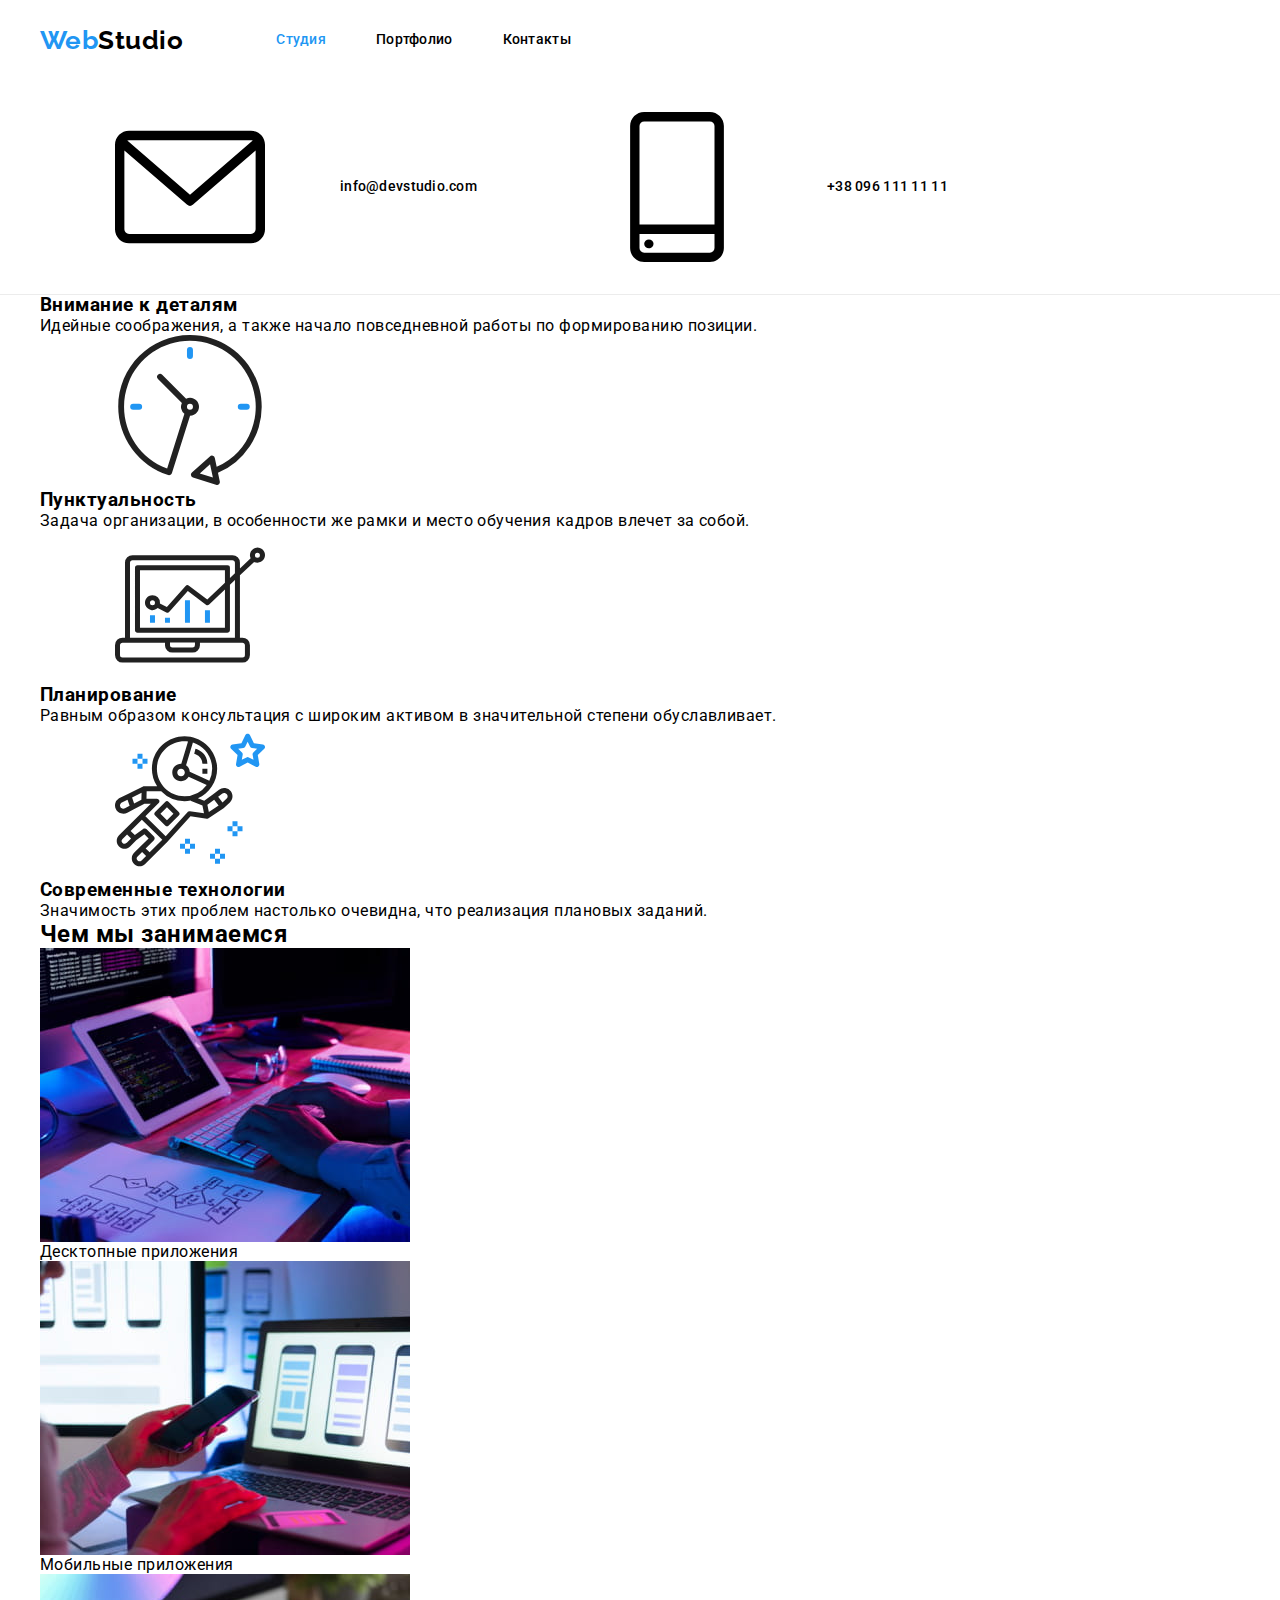
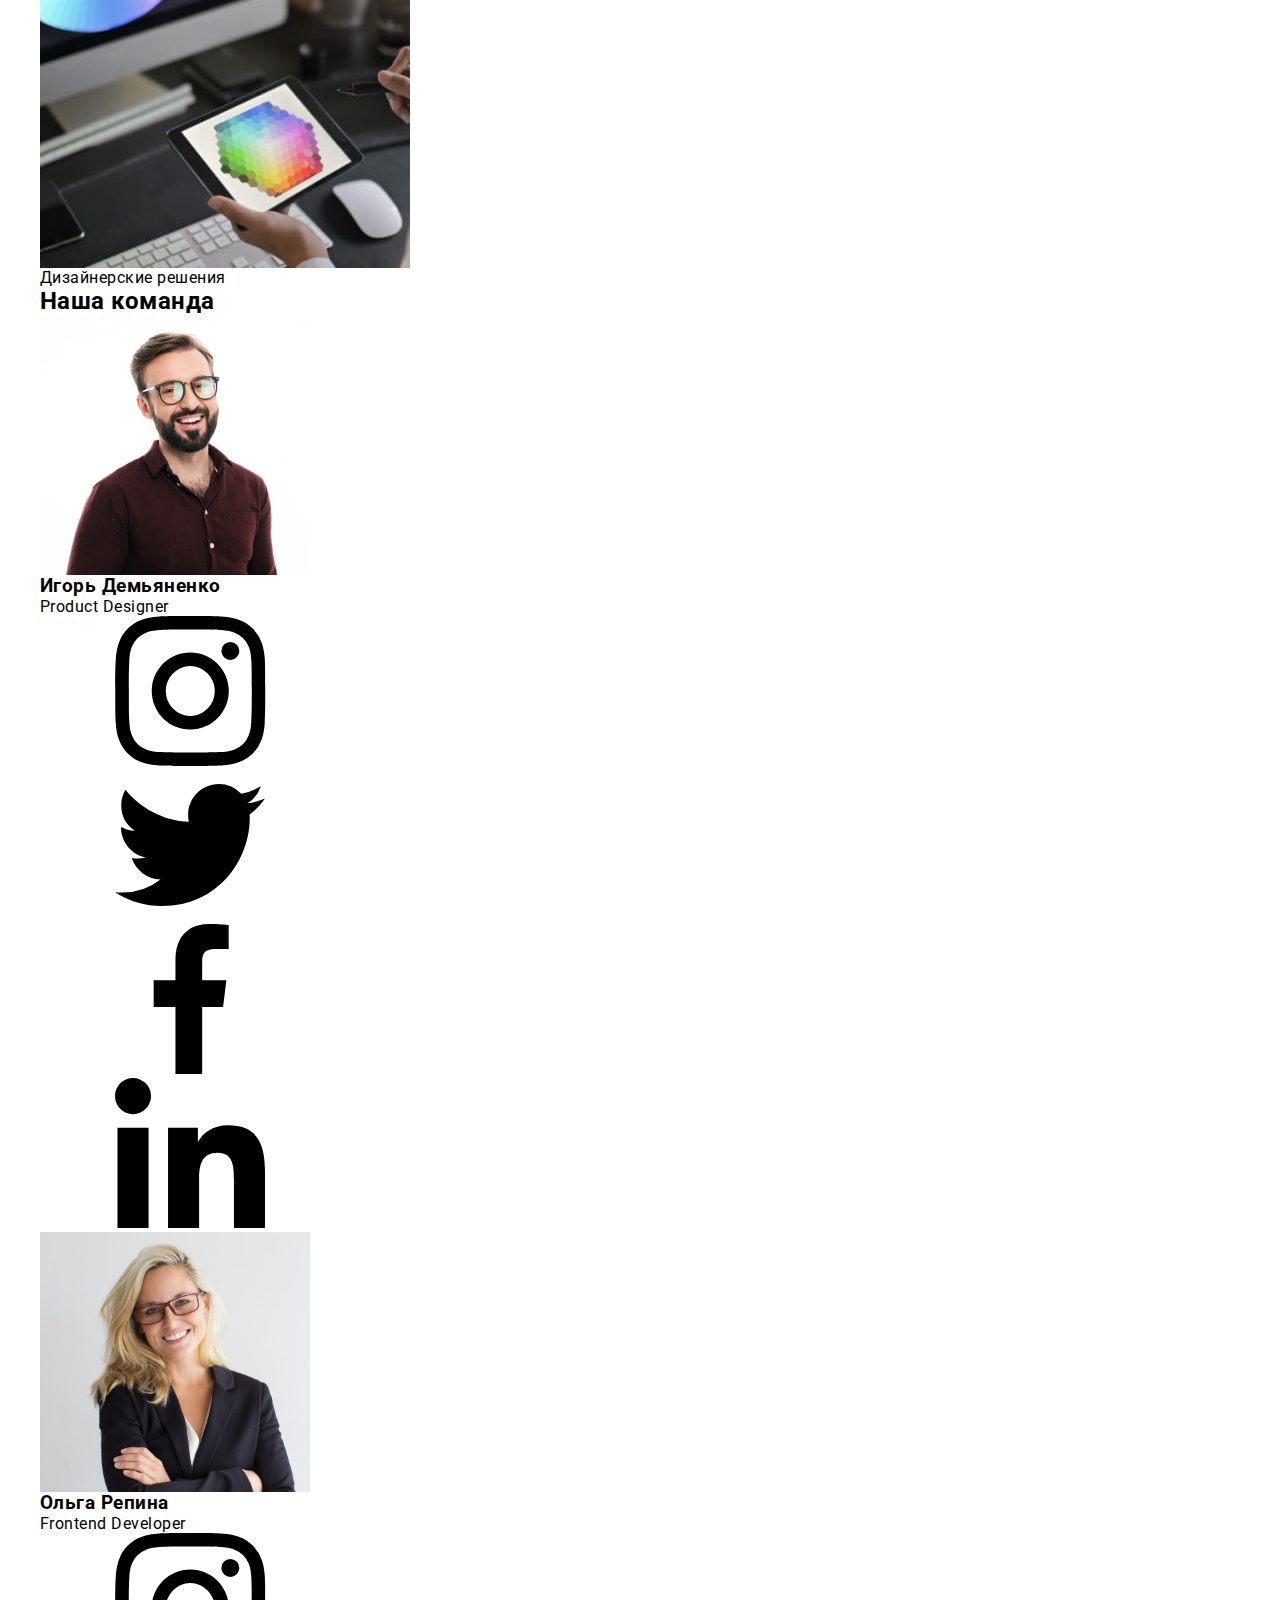
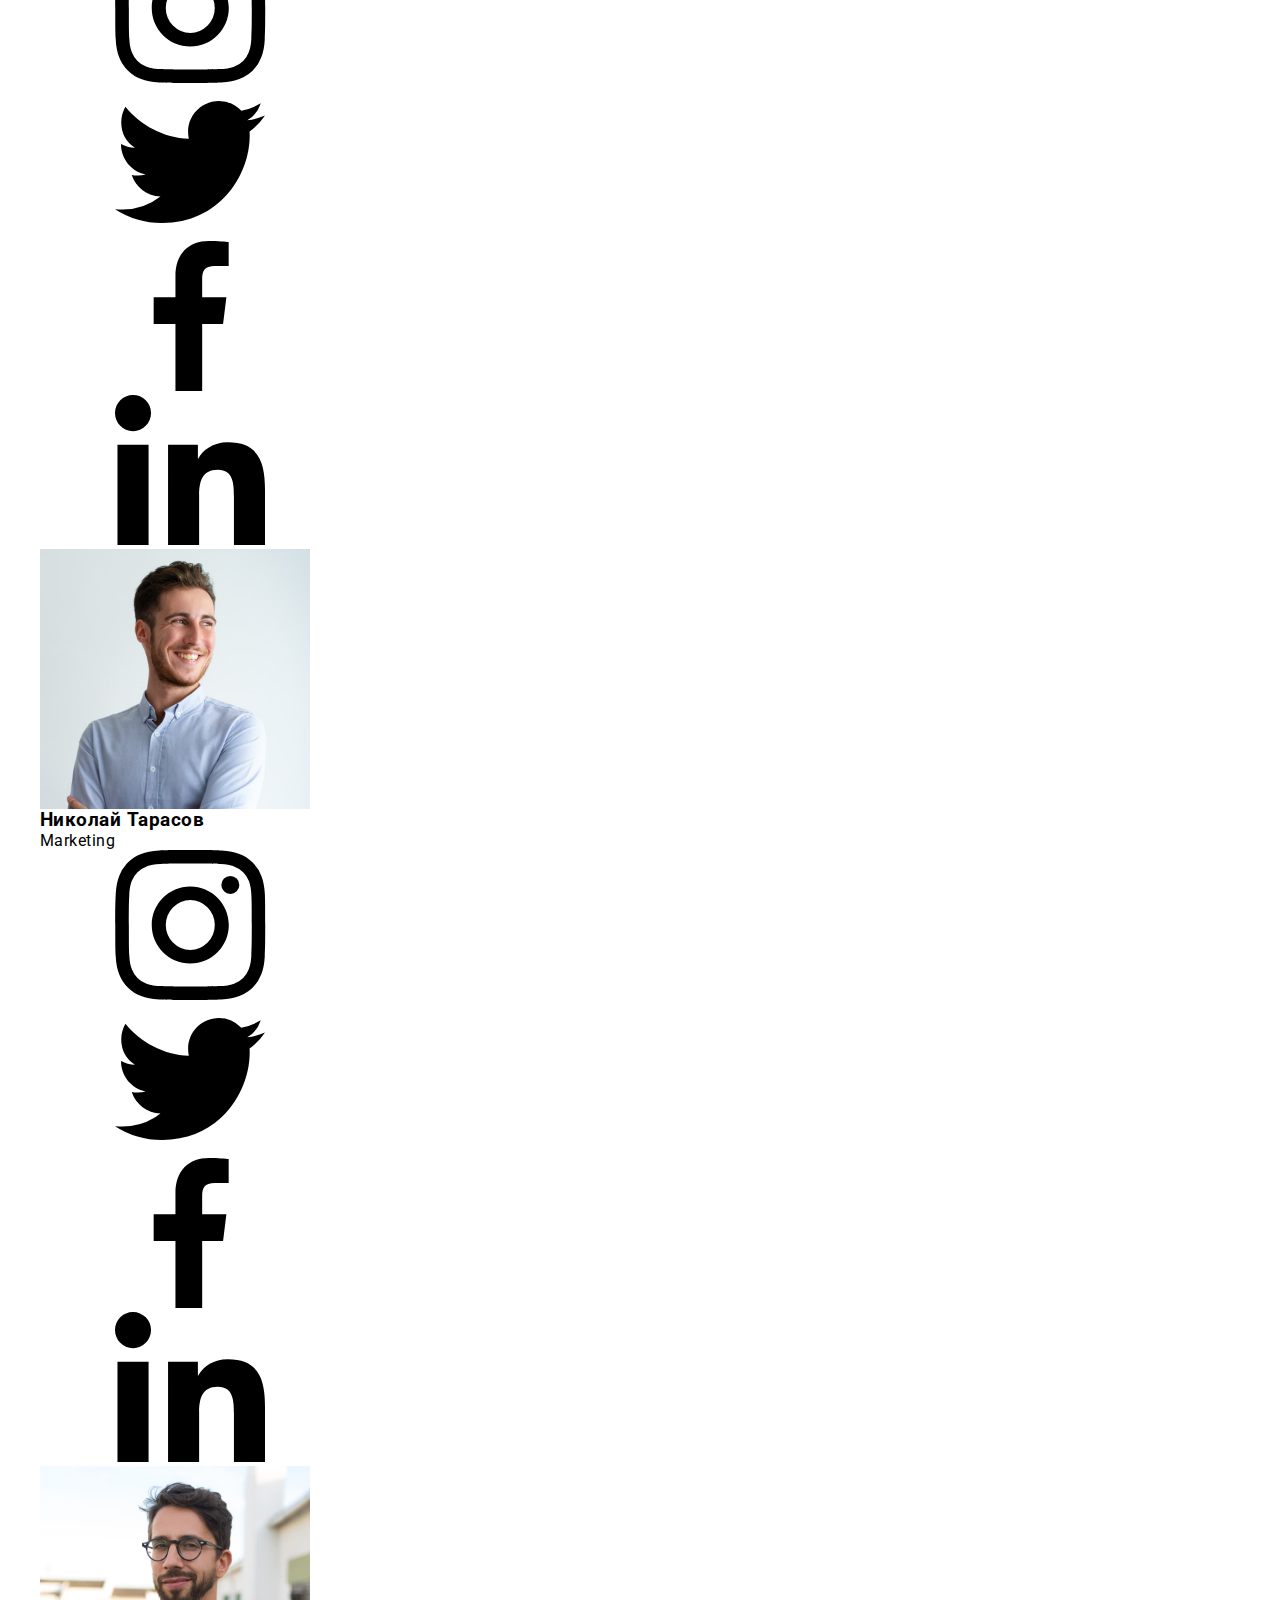
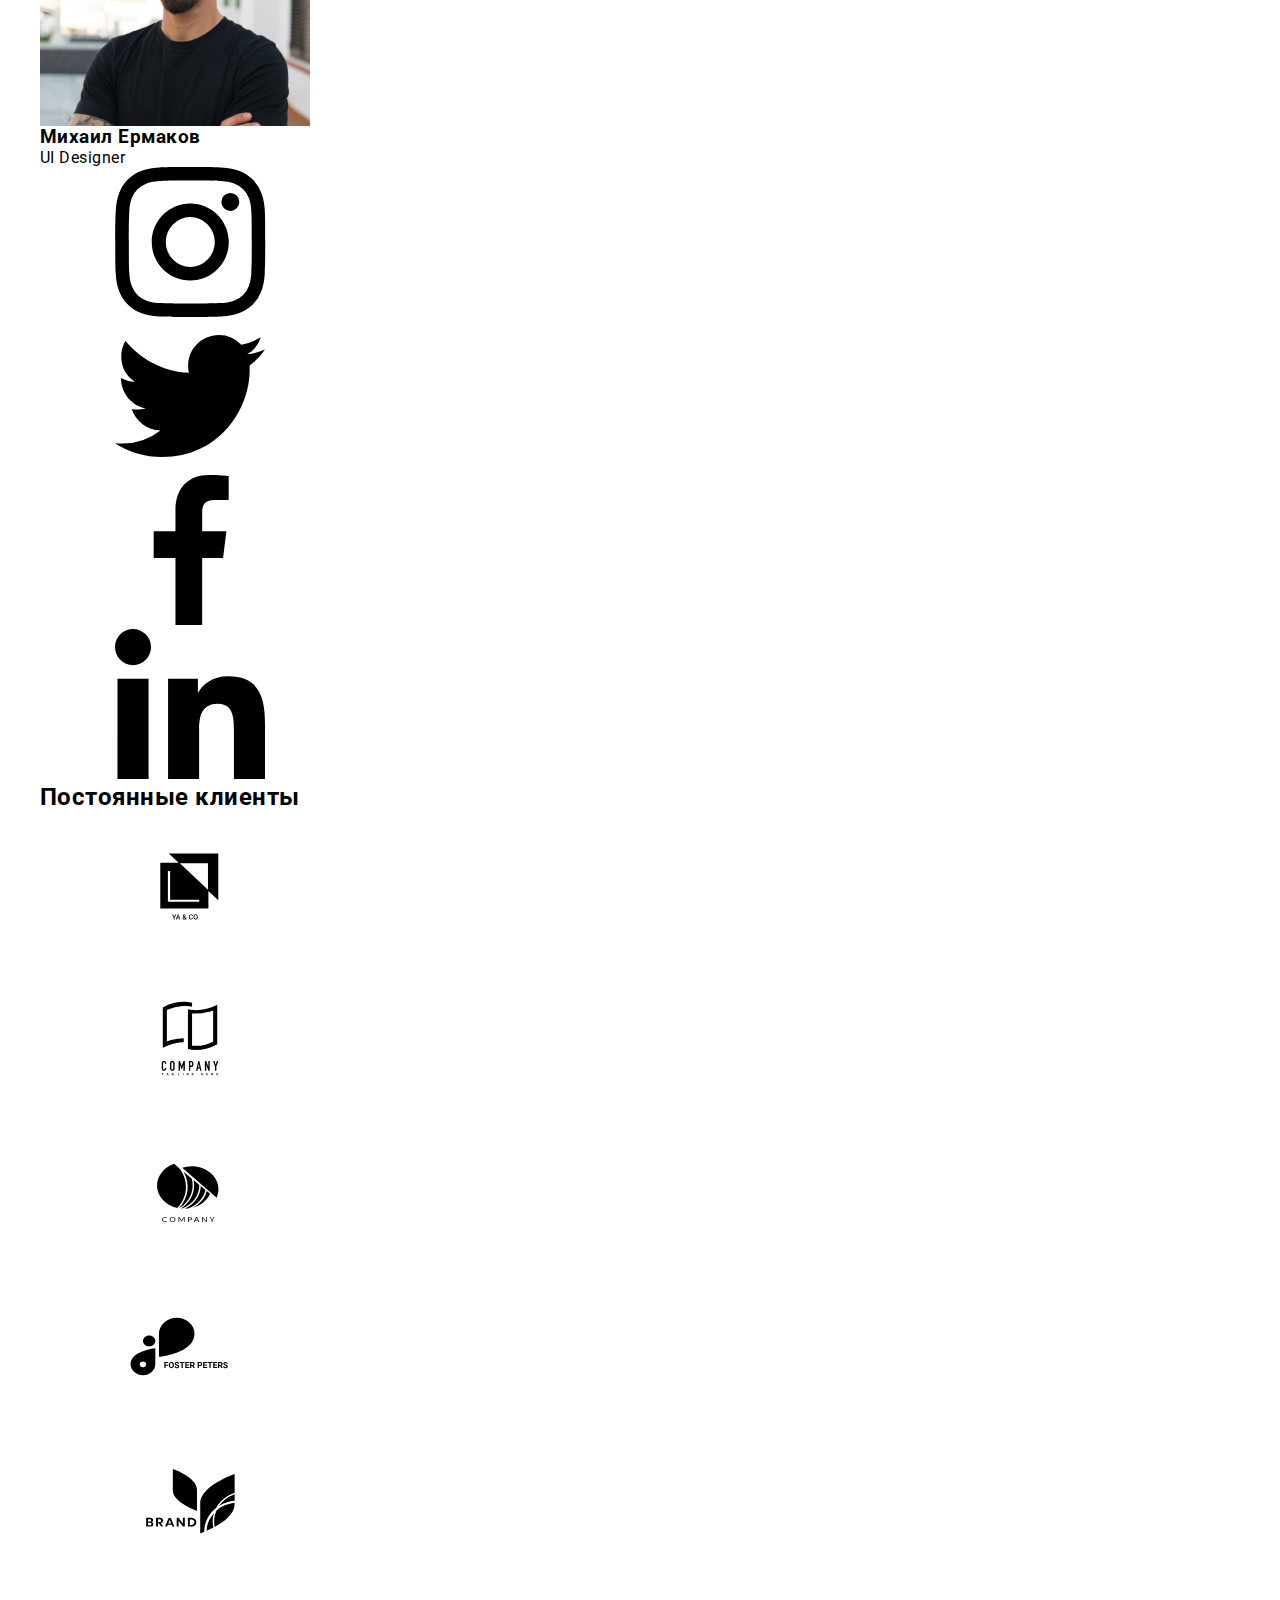
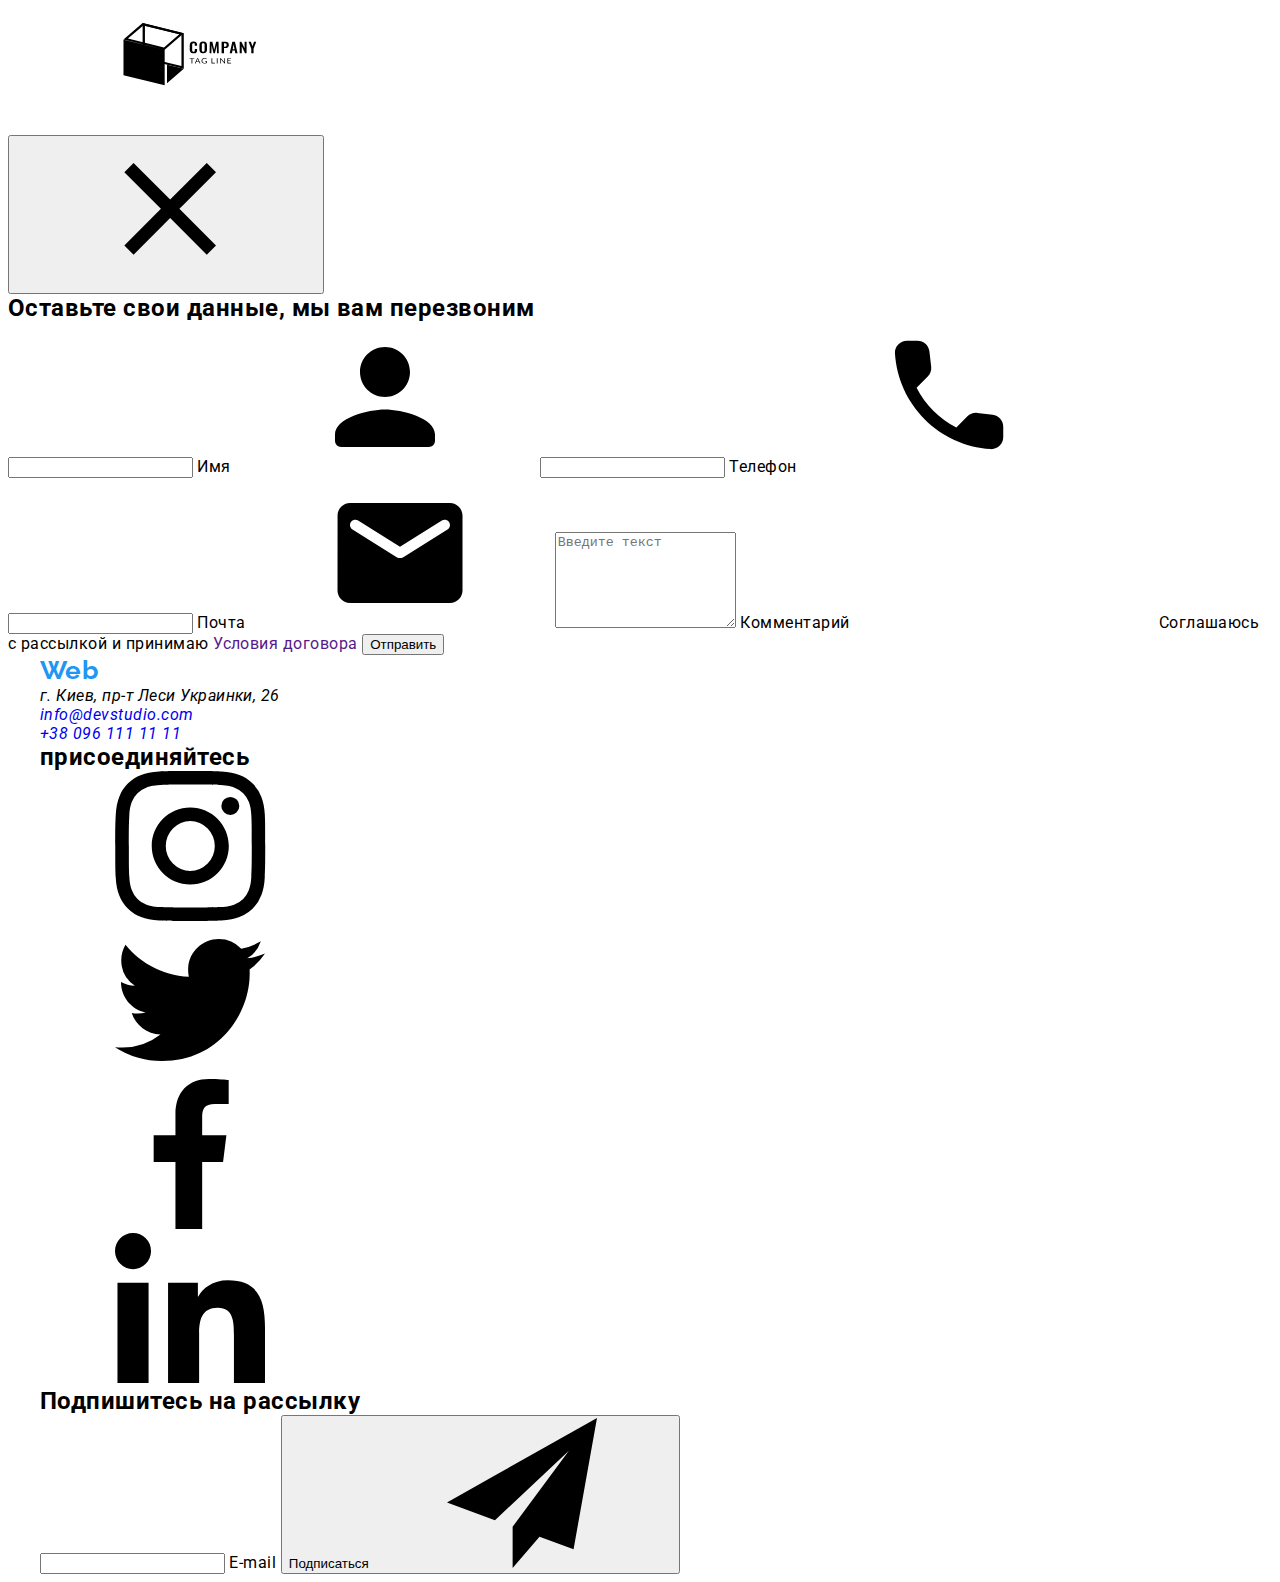
==== index1.html @ 163eb307 "temporary commit - add styles for header in sass" ====
<!DOCTYPE html>
<html lang="ru">
  <head>
    <meta charset="UTF-8" />
    <meta http-equiv="X-UA-Compatible" content="IE=edge" />
    <meta name="viewport" content="width=device-width, initial-scale=1.0" />
    <title>Studio</title>
    <link rel="preconnect" href="https://fonts.googleapis.com" />
    <link rel="preconnect" href="https://fonts.gstatic.com" crossorigin />
    <link
      href="https://fonts.googleapis.com/css2?family=Raleway:wght@700&family=Roboto:wght@400;500;700;900&display=swap"
      rel="stylesheet"
    />
    <link
      rel="stylesheet"
      href="https://cdnjs.cloudflare.com/ajax/libs/modern-normalize/1.1.0/modern-normalize.min.css"
      integrity="sha512-wpPYUAdjBVSE4KJnH1VR1HeZfpl1ub8YT/NKx4PuQ5NmX2tKuGu6U/JRp5y+Y8XG2tV+wKQpNHVUX03MfMFn9Q=="
      crossorigin="anonymous"
      referrerpolicy="no-referrer"
    />
    <link rel="stylesheet" href="./css/main.css" />
  </head>

  <body>
    <!-- Шапка сайту -->
    <header class="page-header">
      <div class="container row centered page-header__container">
        <nav class="row centered navigation">
          <a href="./index.html" class="link logo"
            >Web<span class="logo-accent logo__label">Studio</span></a
          >
          <ul class="list site-nav row navigation__list">
            <li class="item navigation__item">
              <a href="./index.html" class="link current navigation__link navigation__link--current"
                >Студия</a
              >
            </li>
            <li class="item navigation__item">
              <a href="./portfolio.html" class="link navigation__link">Портфолио</a>
            </li>
            <li class="item navigation__item">
              <a href="" class="link navigation__link">Контакты</a>
            </li>
          </ul>
        </nav>
        <ul class="list contacts row page-header__contacts">
          <li class="item page-header__item">
            <a href="mailto:info@devstudio.com" class="link page-header__link">
              <svg class="header-icon">
                <use href="./images/defs.svg#letter"></use>
              </svg>
              info@devstudio.com
            </a>
          </li>
          <li class="item page-header__item">
            <a href="tel:+380961111111" class="link page-header__link">
              <svg class="header-icon">
                <use href="./images/defs.svg#phone"></use>
              </svg>
              +38 096 111 11 11
            </a>
          </li>
        </ul>
      </div>
    </header>

    <!-- Основний контент -->
    <main>
      <!-- Герой -->
      <section class="hero">
        <h1 class="hero-title hero__titile">Эффективные решения для вашего бизнеса</h1>
        <button type="button" class="hero-button hero__btn" data-modal-open>Заказать услугу</button>
      </section>

      <!-- Особенности -->
      <section class="features section">
        <div class="container">
          <h2 class="hiden features__title">Особенности</h2>
          <ul class="list row feature__list">
            <li class="list-item feature__item">
              <div class="thumb feature-thumb">
                <svg class="icon feature-icon">
                  <use href="./images/defs.svg#antenna"></use>
                </svg>
              </div>
              <h3 class="item feature-name">Внимание к деталям</h3>
              <p class="feature__text">
                Идейные соображения, а также начало повседневной работы по формированию позиции.
              </p>
            </li>
            <li class="list-item feature__item">
              <div class="thumb feature-thumb">
                <svg class="icon feature-icon">
                  <use href="./images/defs.svg#clock"></use>
                </svg>
              </div>
              <h3 class="item feature-name">Пунктуальность</h3>
              <p class="feature__text">
                Задача организации, в особенности же рамки и место обучения кадров влечет за собой.
              </p>
            </li>
            <li class="list-item feature__item">
              <div class="thumb feature-thumb">
                <svg class="icon feature-icon">
                  <use href="./images/defs.svg#diagram"></use>
                </svg>
              </div>
              <h3 class="item feature-name">Планирование</h3>
              <p class="feature__text">
                Равным образом консультация с широким активом в значительной степени обуславливает.
              </p>
            </li>
            <li class="list-item feature__item">
              <div class="thumb feature-thumb">
                <svg class="icon feature-icon">
                  <use href="./images/defs.svg#astronaut"></use>
                </svg>
              </div>
              <h3 class="item feature-name">Современные технологии</h3>
              <p class="feature__text">
                Значимость этих проблем настолько очевидна, что реализация плановых заданий.
              </p>
            </li>
          </ul>
        </div>
      </section>

      <!-- Чем мы занимаемся -->
      <section class="tasks section">
        <div class="container">
          <h2 class="title tasks-title">Чем мы занимаемся</h2>
          <ul class="list row tasks__list">
            <li class="list-item tasks__item">
              <img src="./images/box1.jpg" alt="клацание по клавиатуре" width="370" height="294" />
              <div class="subtext tasks__subtext">
                <p class="text tasks__text">Десктопные приложения</p>
              </div>
            </li>
            <li class="list-item tasks__item">
              <img
                src="./images/box2.jpg"
                alt="установка тем на телефон"
                width="370"
                height="294"
              />
              <div class="subtext tasks__subtext">
                <p class="text tasks__text">Мобильные приложения</p>
              </div>
            </li>
            <li class="list-item tasks__item">
              <img src="./images/box3.jpg" alt="просмотр гаммы цветов" width="370" height="294" />
              <div class="subtext tasks__subtext">
                <p class="text tasks__text">Дизайнерские решения</p>
              </div>
            </li>
          </ul>
        </div>
      </section>

      <!-- Наша команда -->
      <section class="team section">
        <div class="container">
          <h2 class="title team__title">Наша команда</h2>
          <ul class="list row team__list">
            <li class="list-item team__card">
              <img
                src="./images/img1.jpg"
                alt="Игорь Демьяненко, главный дизайнер"
                width="270"
                height="260"
              />
              <h3 class="item team__name">Игорь Демьяненко</h3>
              <p class="team__position">Product Designer</p>
              <ul class="social-list list">
                <li class="social-item social-list__item">
                  <a href="" class="social social-list__link">
                    <svg class="icon social-list__icon">
                      <use href="./images/defs.svg#instagram"></use>
                    </svg>
                  </a>
                </li>
                <li class="social-item">
                  <a href="" class="social social-list__link">
                    <svg class="icon social-list__icon">
                      <use href="./images/defs.svg#twitter"></use>
                    </svg>
                  </a>
                </li>
                <li class="social-item">
                  <a href="" class="social social-list__link">
                    <svg class="icon social-list__icon">
                      <use href="./images/defs.svg#facebook"></use>
                    </svg>
                  </a>
                </li>
                <li class="social-item">
                  <a href="" class="social social-list__link">
                    <svg class="icon social-list__icon">
                      <use href="./images/defs.svg#linkedin"></use>
                    </svg>
                  </a>
                </li>
              </ul>
            </li>
            <li class="list-item team__card">
              <img
                src="./images/img2.jpg"
                alt="Ольга Репина, фронтенд разработчик"
                width="270"
                height="260"
              />
              <h3 class="item team__name">Ольга Репина</h3>
              <p class="team__position">Frontend Developer</p>
              <ul class="social-list list">
                <li class="social-item social-list__item">
                  <a href="" class="social social-list__link">
                    <svg class="icon social-list__icon">
                      <use href="./images/defs.svg#instagram"></use>
                    </svg>
                  </a>
                </li>
                <li class="social-item">
                  <a href="" class="social social-list__link">
                    <svg class="icon social-list__icon">
                      <use href="./images/defs.svg#twitter"></use>
                    </svg>
                  </a>
                </li>
                <li class="social-item">
                  <a href="" class="social social-list__link">
                    <svg class="icon social-list__icon">
                      <use href="./images/defs.svg#facebook"></use>
                    </svg>
                  </a>
                </li>
                <li class="social-item">
                  <a href="" class="social social-list__link">
                    <svg class="icon social-list__icon">
                      <use href="./images/defs.svg#linkedin"></use>
                    </svg>
                  </a>
                </li>
              </ul>
            </li>
            <li class="list-item team__card">
              <img
                src="./images/img3.jpg"
                alt="Николай Тарасов, отдел маркетинга"
                width="270"
                height="260"
              />
              <h3 class="item team__name">Николай Тарасов</h3>
              <p class="team__position">Marketing</p>
              <ul class="social-list list">
                <li class="social-item social-list__item">
                  <a href="" class="social social-list__link">
                    <svg class="icon social-list__icon">
                      <use href="./images/defs.svg#instagram"></use>
                    </svg>
                  </a>
                </li>
                <li class="social-item">
                  <a href="" class="social social-list__link">
                    <svg class="icon social-list__icon">
                      <use href="./images/defs.svg#twitter"></use>
                    </svg>
                  </a>
                </li>
                <li class="social-item">
                  <a href="" class="social social-list__link">
                    <svg class="icon social-list__icon">
                      <use href="./images/defs.svg#facebook"></use>
                    </svg>
                  </a>
                </li>
                <li class="social-item">
                  <a href="" class="social social-list__link">
                    <svg class="icon social-list__icon">
                      <use href="./images/defs.svg#linkedin"></use>
                    </svg>
                  </a>
                </li>
              </ul>
            </li>
            <li class="list-item team__card">
              <img src="./images/img4.jpg" alt="Михаил Ермаков, дизайнер пользовательского
              интерфейся" width="270" height="260"" />
              <h3 class="item team__name">Михаил Ермаков</h3>
              <p class="team__position">UI Designer</p>
              <ul class="social-list list">
                <li class="social-item social-list__item">
                  <a href="" class="social social-list__link">
                    <svg class="icon social-list__icon">
                      <use href="./images/defs.svg#instagram"></use>
                    </svg>
                  </a>
                </li>
                <li class="social-item">
                  <a href="" class="social social-list__link">
                    <svg class="icon social-list__icon">
                      <use href="./images/defs.svg#twitter"></use>
                    </svg>
                  </a>
                </li>
                <li class="social-item">
                  <a href="" class="social social-list__link">
                    <svg class="icon social-list__icon">
                      <use href="./images/defs.svg#facebook"></use>
                    </svg>
                  </a>
                </li>
                <li class="social-item">
                  <a href="" class="social social-list__link">
                    <svg class="icon social-list__icon">
                      <use href="./images/defs.svg#linkedin"></use>
                    </svg>
                  </a>
                </li>
              </ul>
            </li>
          </ul>
        </div>
      </section>

      <!-- Наши клиенты -->
      <section class="section clients">
        <div class="container">
          <h2 class="title clients--title">Постоянные клиенты</h2>
          <ul class="clients-list list clients__list">
            <li class="clients-item clients__item">
              <a href="" class="client clients__link">
                <svg class="icon clients__icon">
                  <use href="./images/defs.svg#client-1"></use>
                </svg>
              </a>
            </li>
            <li class="clients-item clients__item">
              <a href="" class="client clients__link">
                <svg class="icon clients__icon">
                  <use href="./images/defs.svg#client-2"></use>
                </svg>
              </a>
            </li>
            <li class="clients-item clients__item">
              <a href="" class="client clients__link">
                <svg class="icon clients__icon">
                  <use href="./images/defs.svg#client-3"></use>
                </svg>
              </a>
            </li>
            <li class="clients-item clients__item">
              <a href="" class="client clients__link">
                <svg class="icon clients__icon">
                  <use href="./images/defs.svg#client-4"></use>
                </svg>
              </a>
            </li>
            <li class="clients-item clients__item">
              <a href="" class="client clients__link">
                <svg class="icon clients__icon">
                  <use href="./images/defs.svg#client-5"></use>
                </svg>
              </a>
            </li>
            <li class="clients-item clients__item">
              <a href="" class="client clients__link">
                <svg class="icon clients__icon">
                  <use href="./images/defs.svg#client-6"></use>
                </svg>
              </a>
            </li>
          </ul>
        </div>
      </section>

      <div class="backdrop is-hidden" data-modal>
        <div class="modal">
          <button type="button" class="modal-btn modal__btn" data-modal-close>
            <svg class="modal-icon modal__icon">
              <use href="./images/defs.svg#close"></use>
            </svg>
          </button>

          <h2 class="modal-title modal__title">Оставьте свои данные, мы вам перезвоним</h2>

          <label class="modal-label modal__label">
            <input type="text" class="modal-input modal__input" name="name" placeholder=" " />
            <span class="label-text modal__label-name">Имя</span>
            <svg class="modal-label-icon modal__label-icon">
              <use href="./images/defs.svg#person-black"></use>
            </svg>
          </label>
          <label class="modal-label modal__label">
            <input type="tel" class="modal-input modal__input" name="tel" placeholder=" " />
            <span class="label-text modal__label-name">Телефон</span>
            <svg class="modal-label-icon modal__label-icon">
              <use href="./images/defs.svg#phone-black"></use>
            </svg>
          </label>
          <label class="modal-label modal__label">
            <input type="email" class="modal-input modal__input" name="email" placeholder=" " />
            <span class="label-text modal__label-name">Почта</span>
            <svg class="modal-label-icon modal__label-icon">
              <use href="./images/defs.svg#email-black"></use>
            </svg>
          </label>
          <label class="modal-label modal__label">
            <textarea
              class="modal-input modal-textarea modal__input modal__textarea"
              name="comment"
              rows="6"
              placeholder="Введите текст"
            ></textarea>
            <span class="label-textarea modal__textarea-name">Комментарий</span>
          </label>
          <label class="modal-policy modal__policy">
            <input type="checkbox" name="policy" class="hiden checkbox modal__checkbox" />
            <svg class="modal-check modal__check">
              <use href="./images/defs.svg#check"></use>
            </svg>
            <span class="policy-text modal__policy-text"
              >Соглашаюсь с рассылкой и принимаю
              <a href="" class="modal-link modal__link">Условия договора</a></span
            >
          </label>
          <button type="submit" class="modal-submit-btn modal__submit-btn">Отправить</button>
        </div>
      </div>
    </main>

    <!-- Футер -->
    <footer class="page-footer">
      <div class="container row page-footer__container">
        <div class="footer-left page-footer__left">
          <a href="./index.html" class="link logo"
            >Web<span class="logo-accent logo__label logo__label--footer">Studio</span></a
          >
          <address class="address">
            <ul class="list footer-contacts address__list">
              <li class="item address__item"><p>г. Киев, пр-т Леси Украинки, 26</p></li>
              <li class="item address__item">
                <a href="mailto:info@devstudio.com" class="link address__link"
                  >info@devstudio.com</a
                >
              </li>
              <li class="item address__item">
                <a href="tel:+380961111111" class="link address__link">+38 096 111 11 11</a>
              </li>
            </ul>
          </address>
        </div>
        <div class="footer-center page-footer__center">
          <h2 class="footer-title page-footer__title">присоединяйтесь</h2>
          <ul class="social-list list row">
            <li class="social-item social-list__item">
              <a href="" class="social social-list__link">
                <svg class="icon social-list__icon">
                  <use href="./images/defs.svg#instagram"></use>
                </svg>
              </a>
            </li>
            <li class="social-item social-list__item">
              <a href="" class="social social-list__link">
                <svg class="icon social-list__icon">
                  <use href="./images/defs.svg#twitter"></use>
                </svg>
              </a>
            </li>
            <li class="social-item social-list__item">
              <a href="" class="social social-list__link">
                <svg class="icon social-list__icon">
                  <use href="./images/defs.svg#facebook"></use>
                </svg>
              </a>
            </li>
            <li class="social-item social-list__item">
              <a href="" class="social social-list__link">
                <svg class="icon social-list__icon">
                  <use href="./images/defs.svg#linkedin"></use>
                </svg>
              </a>
            </li>
          </ul>
        </div>
        <div class="footer-right page-footer__right">
          <h2 class="footer-title page-footer__title">Подпишитесь на рассылку</h2>
          <div class="wrapper">
            <label class="footer-label page-footer__label">
              <input
                type="email"
                class="footer-input page-footer__input"
                name="email"
                placeholder=" "
              />
              <span class="footer-label-text page-footer__label-text">E-mail</span>
            </label>
            <button class="footer-btn page-footer__btn" type="submit">
              Подписаться
              <svg class="footer-icon page-footer__icon">
                <use href="./images/defs.svg#send"></use>
              </svg>
            </button>
          </div>
        </div>
      </div>
    </footer>

    <script src="./js/modal.js"></script>
  </body>
</html>
---- css/main.css ----
body {
  padding: 0;
}

h1,
h2,
h3,
h4,
h5,
h6,
p {
  margin-top: 0;
  margin-bottom: 0;
}

img {
  display: block;
}

ul,
ol {
  list-style: none;
  margin: 0;
  padding: 0;
}

a {
  text-decoration: none;
}

body {
  font-family: 'Roboto', sans-serif;
  color: var(--main-text-color);
  letter-spacing: 0.03em;
  margin-top: 81px;
}

.container {
  width: 1200px;
  margin: 0 auto;
  padding-left: 15px;
  padding-right: 15px;
}

.hiden {
  position: absolute;
  width: 1px;
  height: 1px;
  margin: -1px;
  padding: 0;
  overflow: hidden;
  border: 0;
  clip: rect(0 0 0 0);
}

.page-header {
  position: fixed;
  width: 100%;
  top: 0;
  left: 50%;
  -webkit-transform: translateX(-50%);
          transform: translateX(-50%);
  z-index: 99;
  background-color: #fff;
  font-weight: 500;
  font-size: 14px;
  line-height: 1.14;
  border-bottom: 1px solid #ececec;
}

.page-header__item:not(:last-child) {
  margin-right: 50px;
}

.page-header__link {
  display: -webkit-box;
  display: -ms-flexbox;
  display: flex;
  -webkit-box-align: center;
      -ms-flex-align: center;
          align-items: center;
  padding-top: 32px;
  padding-bottom: 32px;
  letter-spacing: 0.02em;
  color: var(--main-text-color);
  -webkit-transition: color 250ms cubic-bezier(0.4, 0, 0.2, 1), fill 250ms cubic-bezier(0.4, 0, 0.2, 1);
  transition: color 250ms cubic-bezier(0.4, 0, 0.2, 1), fill 250ms cubic-bezier(0.4, 0, 0.2, 1);
}

.page-header__link:hover, .page-header__link:focus {
  fill: #2196f3;
}

.page-header__icon {
  margin-right: 10px;
  width: 16px;
  height: 16px;
}

.navigation {
  display: -webkit-box;
  display: -ms-flexbox;
  display: flex;
  -webkit-box-align: center;
      -ms-flex-align: center;
          align-items: center;
}

.navigation__list {
  display: -webkit-box;
  display: -ms-flexbox;
  display: flex;
}

.navigation__item:not(:last-child) {
  margin-right: 50px;
}

.navigation__link {
  display: inline-block;
  padding-top: 32px;
  padding-bottom: 32px;
  letter-spacing: 0.02em;
  color: var(--second-text-color);
  -webkit-transition: color 250ms cubic-bezier(0.4, 0, 0.2, 1);
  transition: color 250ms cubic-bezier(0.4, 0, 0.2, 1);
}

.navigation__link:hover, .navigation__link:focus {
  color: #2196f3;
}

.navigation__link--current {
  position: relative;
  color: #2196f3;
}

.navigation__link--current::after {
  position: absolute;
  bottom: -1px;
  content: "";
  display: block;
  height: 4px;
  width: 100%;
  border-radius: 2px;
  background-color: var(--accent-color);
}

.page-header__contacts {
  display: -webkit-box;
  display: -ms-flexbox;
  display: flex;
  margin-left: auto;
}

.logo {
  font-family: Raleway;
  font-weight: 700;
  font-size: 26px;
  line-height: 1.19;
  color: #2196f3;
  margin-right: 93px;
}

.logo__label {
  color: #000000;
}

.logo__label--footer {
  color: #ffffff;
}
/*# sourceMappingURL=main.css.map */
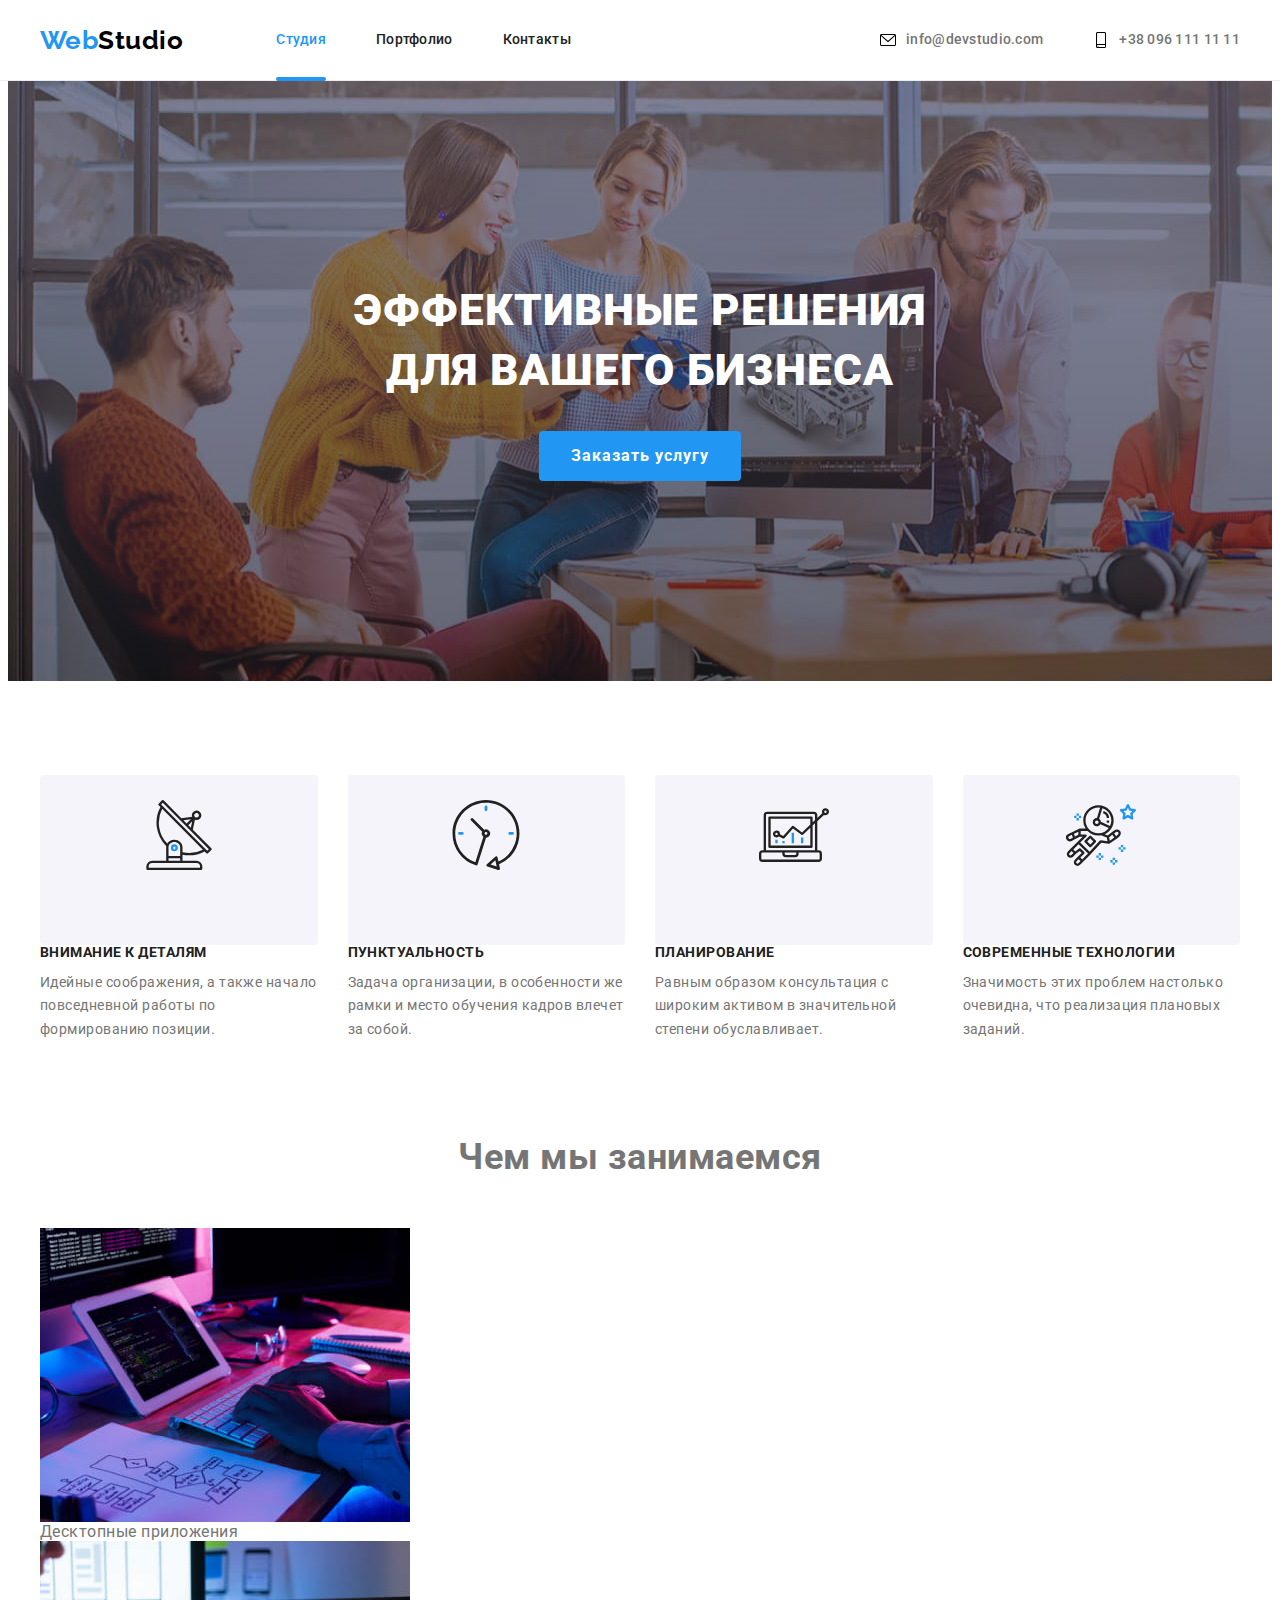
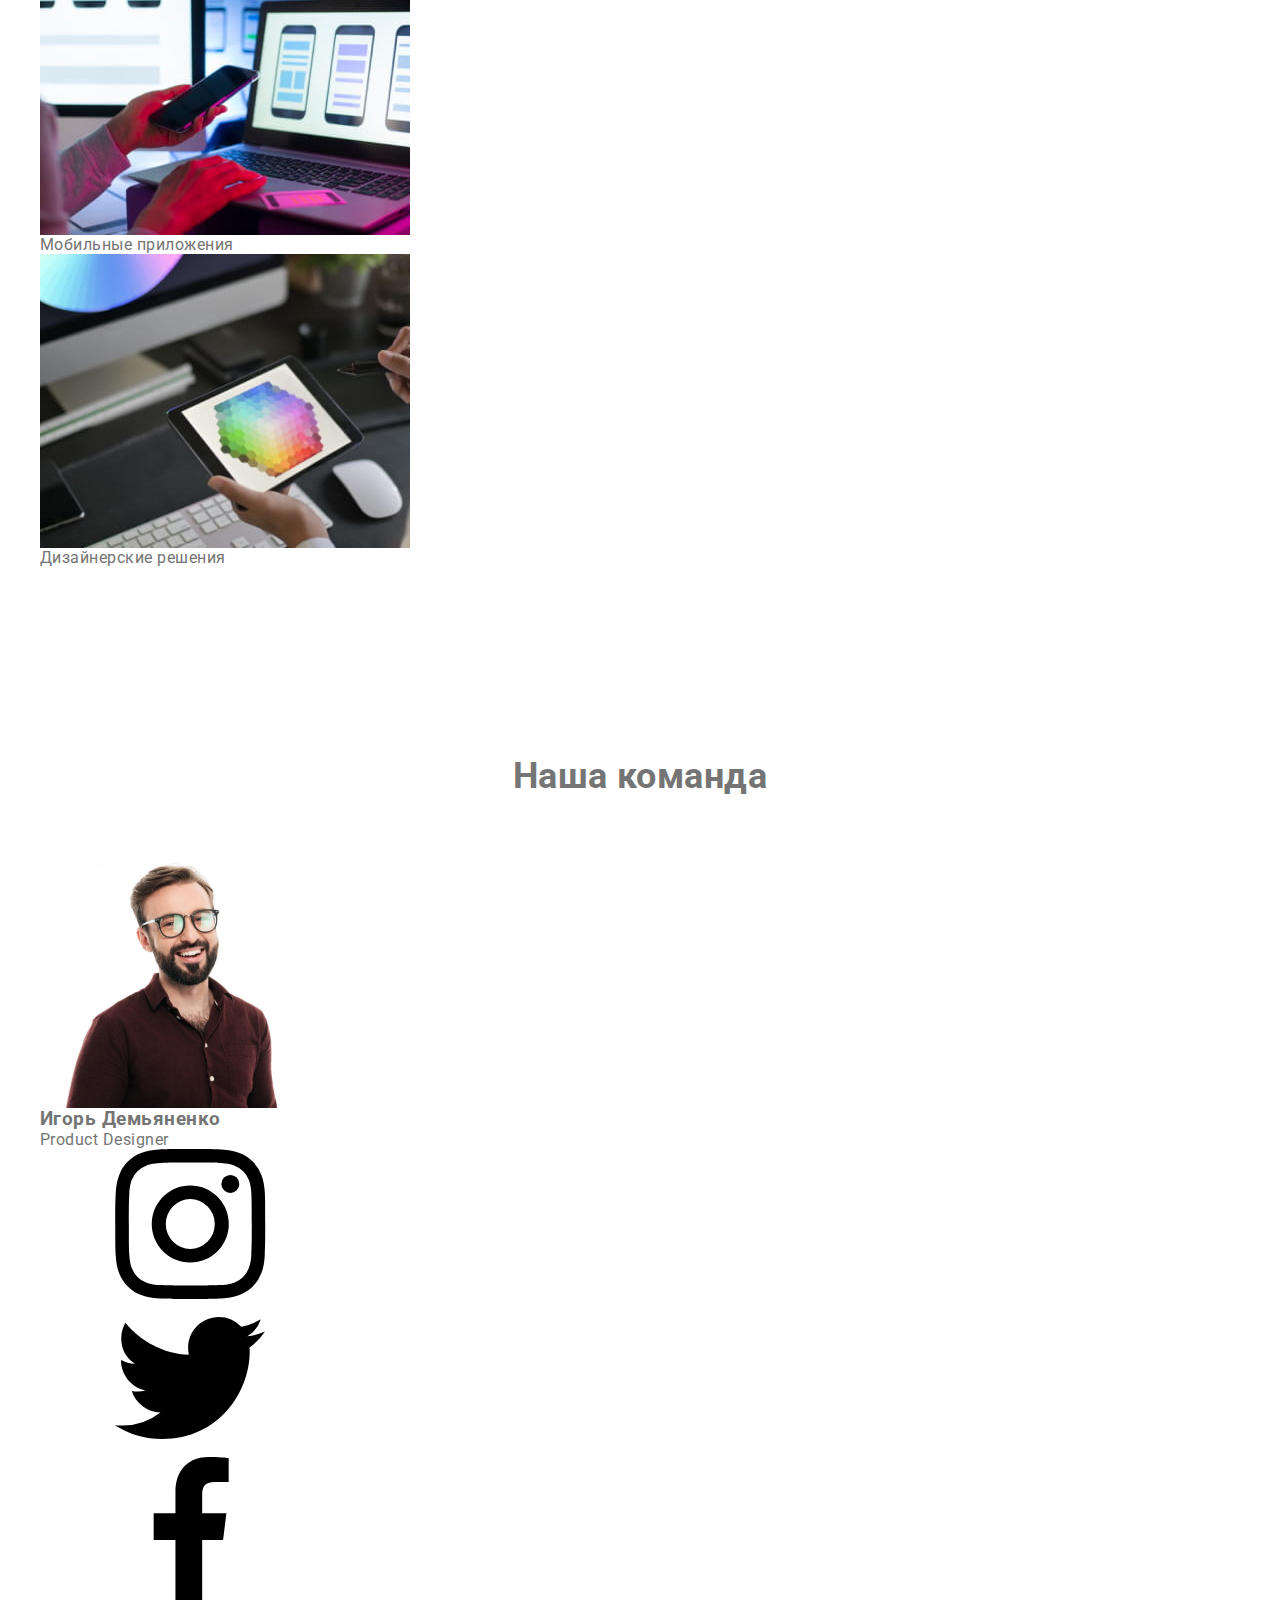
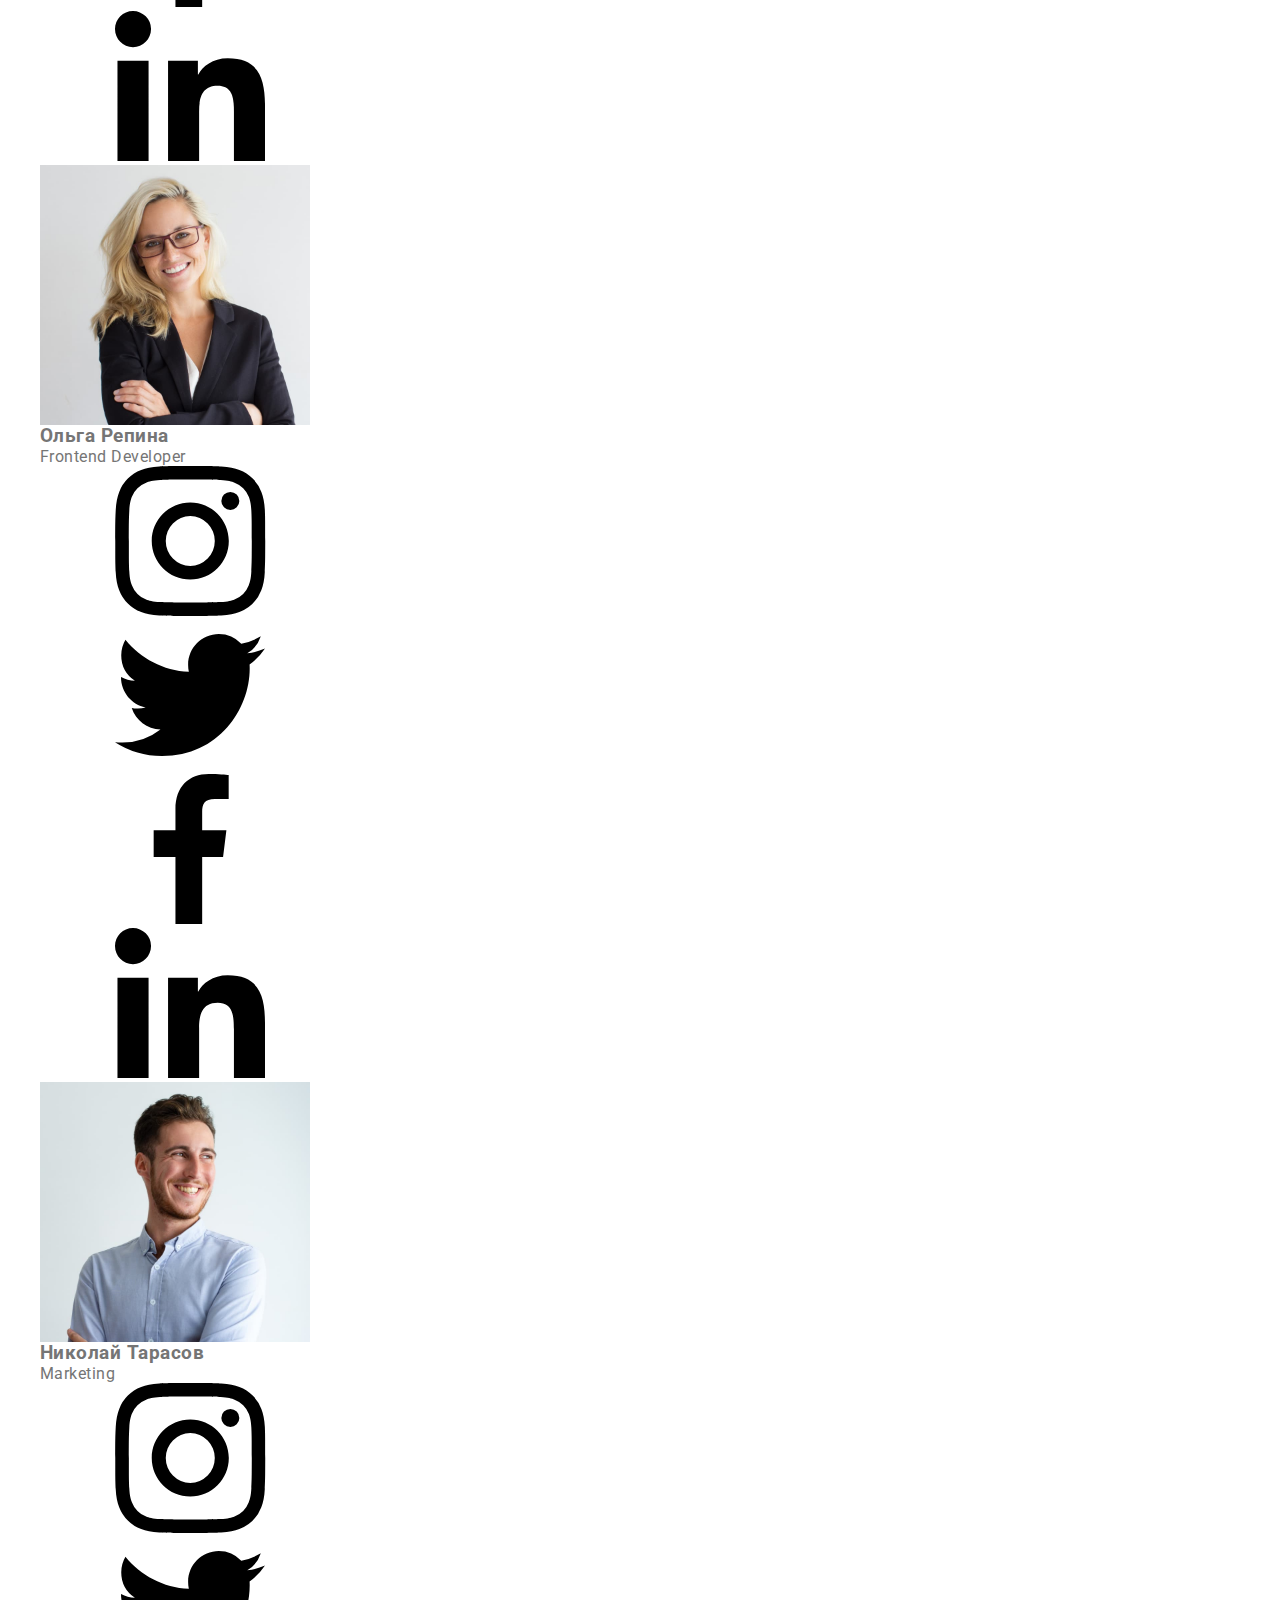
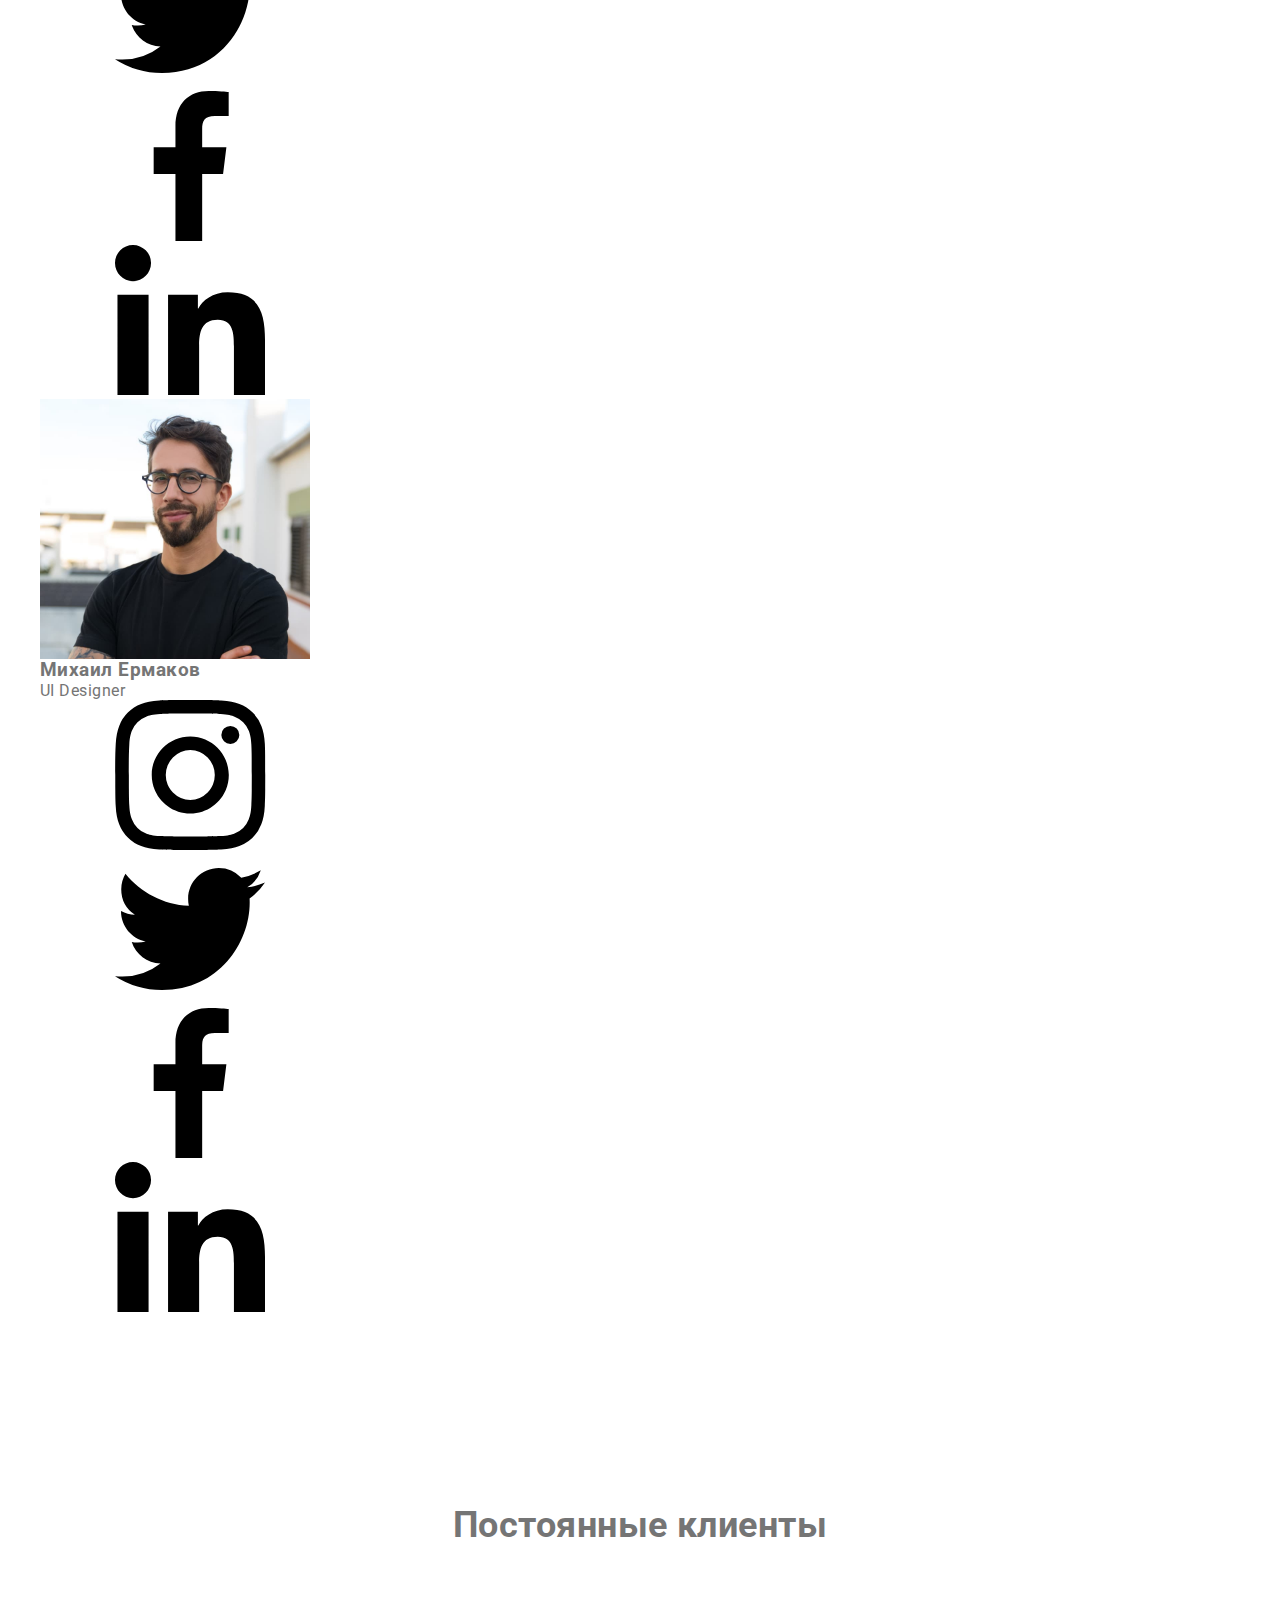
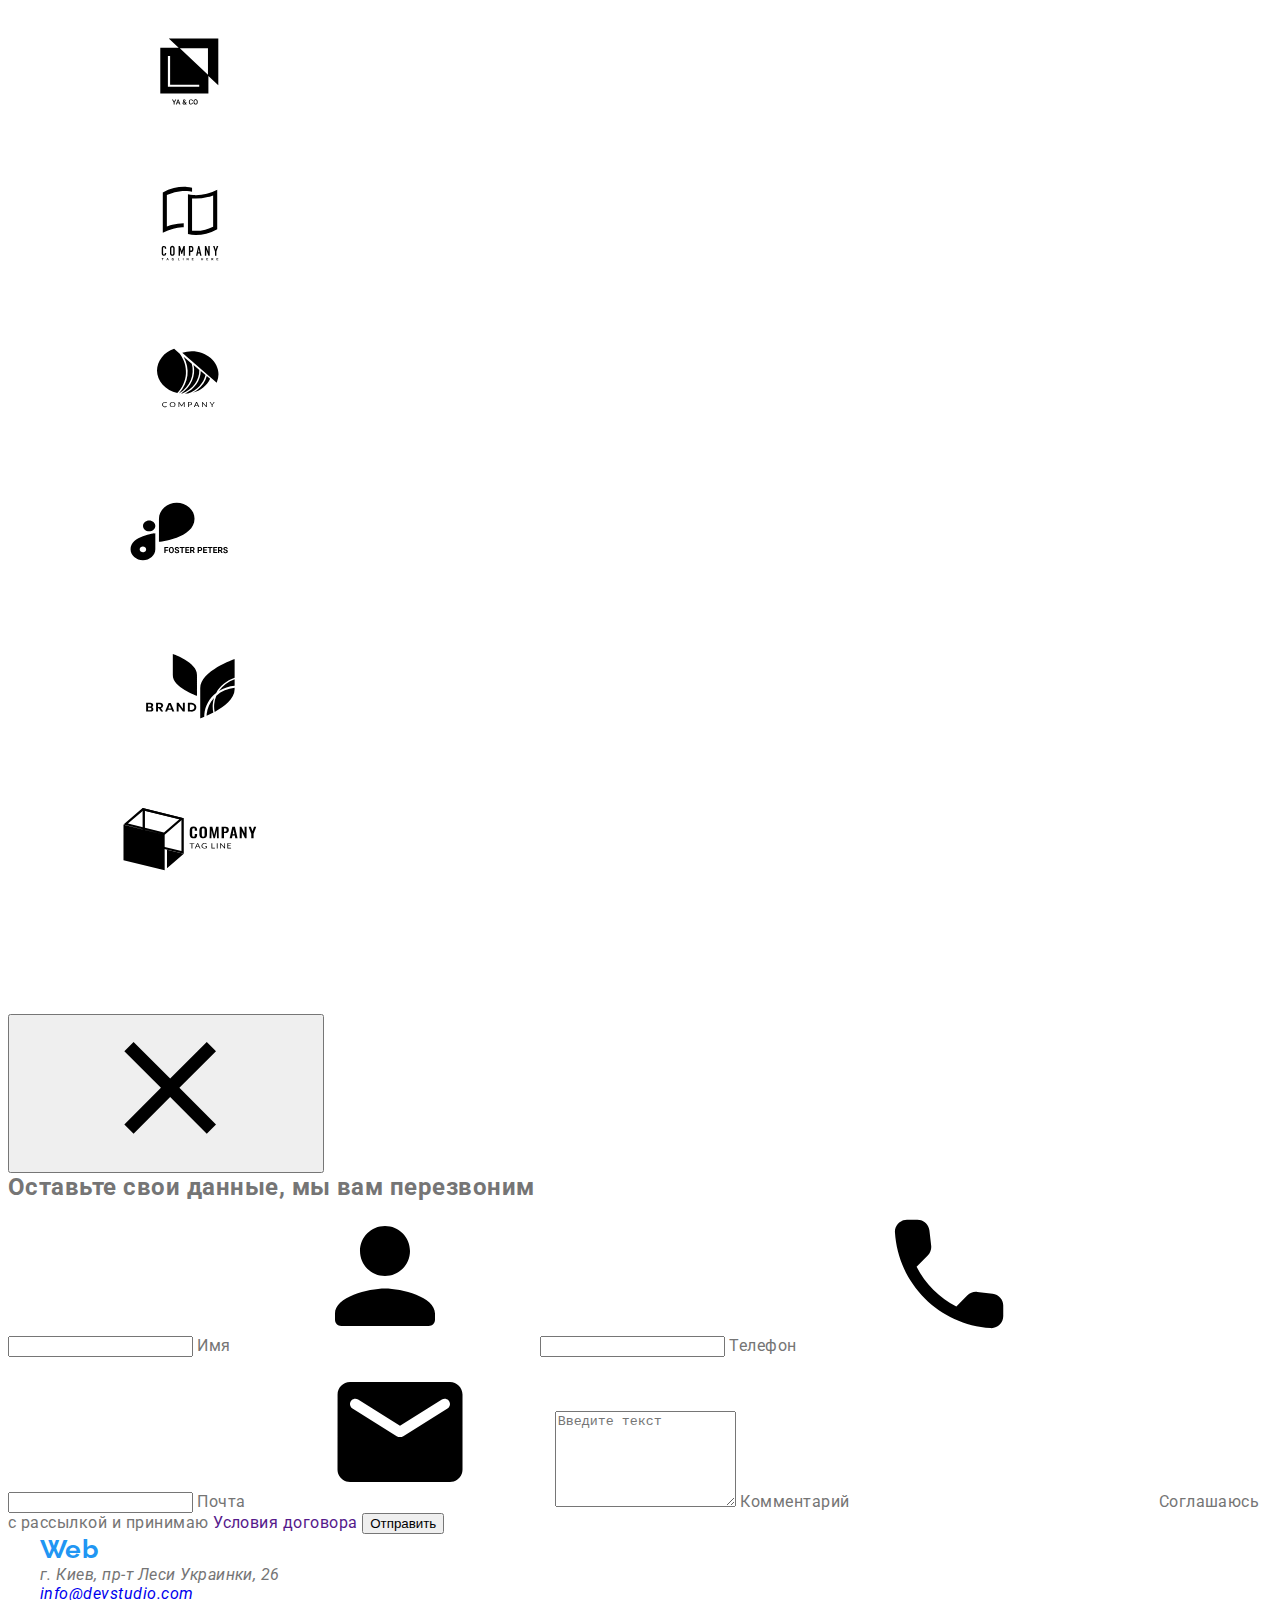
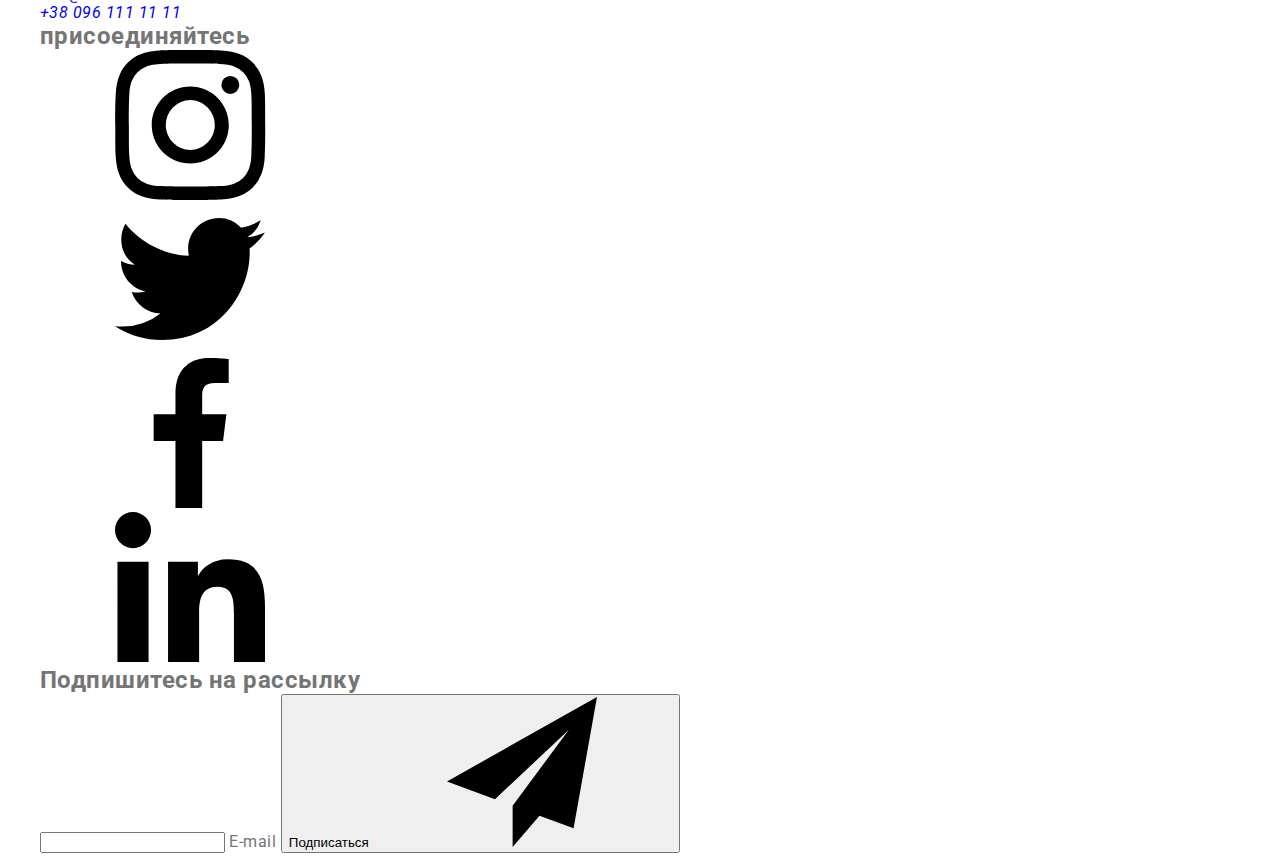
==== commit b9384df5: "sections hero and features styled in sass" ====
--- a/index1.html
+++ b/index1.html
@@ -46,7 +46,7 @@
         <ul class="list contacts row page-header__contacts">
           <li class="item page-header__item">
             <a href="mailto:info@devstudio.com" class="link page-header__link">
-              <svg class="header-icon">
+              <svg class="header-icon page-header__icon">
                 <use href="./images/defs.svg#letter"></use>
               </svg>
               info@devstudio.com
@@ -54,7 +54,7 @@
           </li>
           <li class="item page-header__item">
             <a href="tel:+380961111111" class="link page-header__link">
-              <svg class="header-icon">
+              <svg class="header-icon page-header__icon">
                 <use href="./images/defs.svg#phone"></use>
               </svg>
               +38 096 111 11 11
@@ -68,7 +68,7 @@
     <main>
       <!-- Герой -->
       <section class="hero">
-        <h1 class="hero-title hero__titile">Эффективные решения для вашего бизнеса</h1>
+        <h1 class="hero-title hero__title">Эффективные решения для вашего бизнеса</h1>
         <button type="button" class="hero-button hero__btn" data-modal-open>Заказать услугу</button>
       </section>
 
@@ -76,48 +76,48 @@
       <section class="features section">
         <div class="container">
           <h2 class="hiden features__title">Особенности</h2>
-          <ul class="list row feature__list">
-            <li class="list-item feature__item">
-              <div class="thumb feature-thumb">
-                <svg class="icon feature-icon">
+          <ul class="list row features__list">
+            <li class="list-item features__item">
+              <div class="thumb features__thumb">
+                <svg class="icon features__icon">
                   <use href="./images/defs.svg#antenna"></use>
                 </svg>
               </div>
-              <h3 class="item feature-name">Внимание к деталям</h3>
-              <p class="feature__text">
+              <h3 class="item features__name">Внимание к деталям</h3>
+              <p class="features__text">
                 Идейные соображения, а также начало повседневной работы по формированию позиции.
               </p>
             </li>
-            <li class="list-item feature__item">
-              <div class="thumb feature-thumb">
-                <svg class="icon feature-icon">
+            <li class="list-item features__item">
+              <div class="thumb features__thumb">
+                <svg class="icon features__icon">
                   <use href="./images/defs.svg#clock"></use>
                 </svg>
               </div>
-              <h3 class="item feature-name">Пунктуальность</h3>
-              <p class="feature__text">
+              <h3 class="item features__name">Пунктуальность</h3>
+              <p class="features__text">
                 Задача организации, в особенности же рамки и место обучения кадров влечет за собой.
               </p>
             </li>
-            <li class="list-item feature__item">
-              <div class="thumb feature-thumb">
-                <svg class="icon feature-icon">
+            <li class="list-item features__item">
+              <div class="thumb features__thumb">
+                <svg class="icon features__icon">
                   <use href="./images/defs.svg#diagram"></use>
                 </svg>
               </div>
-              <h3 class="item feature-name">Планирование</h3>
-              <p class="feature__text">
+              <h3 class="item features__name">Планирование</h3>
+              <p class="features__text">
                 Равным образом консультация с широким активом в значительной степени обуславливает.
               </p>
             </li>
-            <li class="list-item feature__item">
-              <div class="thumb feature-thumb">
-                <svg class="icon feature-icon">
+            <li class="list-item features__item">
+              <div class="thumb features__thumb">
+                <svg class="icon features__icon">
                   <use href="./images/defs.svg#astronaut"></use>
                 </svg>
               </div>
-              <h3 class="item feature-name">Современные технологии</h3>
-              <p class="feature__text">
+              <h3 class="item features__name">Современные технологии</h3>
+              <p class="features__text">
                 Значимость этих проблем настолько очевидна, что реализация плановых заданий.
               </p>
             </li>
--- a/css/main.css
+++ b/css/main.css
@@ -15,6 +15,7 @@
 
 img {
   display: block;
+  max-width: 100%;
 }
 
 ul,
@@ -29,8 +30,8 @@
 }
 
 body {
-  font-family: 'Roboto', sans-serif;
-  color: var(--main-text-color);
+  font-family: "Roboto", sans-serif;
+  color: #757575;
   letter-spacing: 0.03em;
   margin-top: 81px;
 }
@@ -51,6 +52,18 @@
   overflow: hidden;
   border: 0;
   clip: rect(0 0 0 0);
+}
+
+.section {
+  padding-top: 94px;
+  padding-bottom: 94px;
+}
+
+.title {
+  font-size: 36px;
+  line-height: 1.17;
+  text-align: center;
+  margin-bottom: 50px;
 }
 
 .page-header {
@@ -68,6 +81,12 @@
   border-bottom: 1px solid #ececec;
 }
 
+.page-header__container {
+  display: -webkit-box;
+  display: -ms-flexbox;
+  display: flex;
+}
+
 .page-header__item:not(:last-child) {
   margin-right: 50px;
 }
@@ -82,13 +101,14 @@
   padding-top: 32px;
   padding-bottom: 32px;
   letter-spacing: 0.02em;
-  color: var(--main-text-color);
+  color: #757575;
   -webkit-transition: color 250ms cubic-bezier(0.4, 0, 0.2, 1), fill 250ms cubic-bezier(0.4, 0, 0.2, 1);
   transition: color 250ms cubic-bezier(0.4, 0, 0.2, 1), fill 250ms cubic-bezier(0.4, 0, 0.2, 1);
 }
 
 .page-header__link:hover, .page-header__link:focus {
   fill: #2196f3;
+  color: #2196f3;
 }
 
 .page-header__icon {
@@ -121,7 +141,7 @@
   padding-top: 32px;
   padding-bottom: 32px;
   letter-spacing: 0.02em;
-  color: var(--second-text-color);
+  color: #212121;
   -webkit-transition: color 250ms cubic-bezier(0.4, 0, 0.2, 1);
   transition: color 250ms cubic-bezier(0.4, 0, 0.2, 1);
 }
@@ -143,7 +163,7 @@
   height: 4px;
   width: 100%;
   border-radius: 2px;
-  background-color: var(--accent-color);
+  background-color: #2196f3;
 }
 
 .page-header__contacts {
@@ -169,4 +189,93 @@
 .logo__label--footer {
   color: #ffffff;
 }
+
+.hero {
+  max-width: 1600px;
+  background: -webkit-gradient(linear, left top, left bottom, from(rgba(128, 131, 165, 0.4)), to(rgba(47, 48, 58, 0.4))), url("../images/bgc.jpg");
+  background: linear-gradient(rgba(128, 131, 165, 0.4), rgba(47, 48, 58, 0.4)), url("../images/bgc.jpg");
+  margin: 0 auto;
+  text-align: center;
+  letter-spacing: 0.06em;
+  padding-top: 200px;
+  padding-bottom: 200px;
+}
+
+.hero__title {
+  max-width: 630px;
+  margin-left: auto;
+  margin-right: auto;
+  margin-bottom: 30px;
+  font-weight: 900;
+  font-size: 44px;
+  line-height: 1.36;
+  text-transform: uppercase;
+  color: #ffffff;
+}
+
+.hero__btn {
+  font-family: inherit;
+  font-weight: 700;
+  font-size: 16px;
+  line-height: 1.87;
+  letter-spacing: inherit;
+  color: #ffffff;
+  cursor: pointer;
+  background-color: #2196f3;
+  border: none;
+  border-radius: 4px;
+  padding: 10px 32px;
+  -webkit-transition: background-color 250ms cubic-bezier(0.4, 0, 0.2, 1);
+  transition: background-color 250ms cubic-bezier(0.4, 0, 0.2, 1);
+}
+
+.hero__btn:hover, .hero__btn:focus {
+  background-color: #188ce8;
+}
+
+.features {
+  padding-bottom: 0;
+}
+
+.features__list {
+  display: -webkit-box;
+  display: -ms-flexbox;
+  display: flex;
+}
+
+.features__item {
+  max-width: calc((100% - 90px) / 4);
+}
+
+.features__item:not(:last-child) {
+  margin-right: 30px;
+}
+
+.features__thumb {
+  width: 100%;
+  height: 120px;
+  padding: 25px 0;
+  background-color: #f5f4fa;
+  border-radius: 4px;
+}
+
+.features__icon {
+  display: block;
+  margin: 0 auto;
+  width: 70px;
+  height: 70px;
+}
+
+.features__name {
+  margin-bottom: 10px;
+  line-height: 1.14;
+  text-transform: uppercase;
+  font-size: 14px;
+  color: #212121;
+}
+
+.features__text {
+  font-size: 14px;
+  line-height: 1.71;
+}
 /*# sourceMappingURL=main.css.map */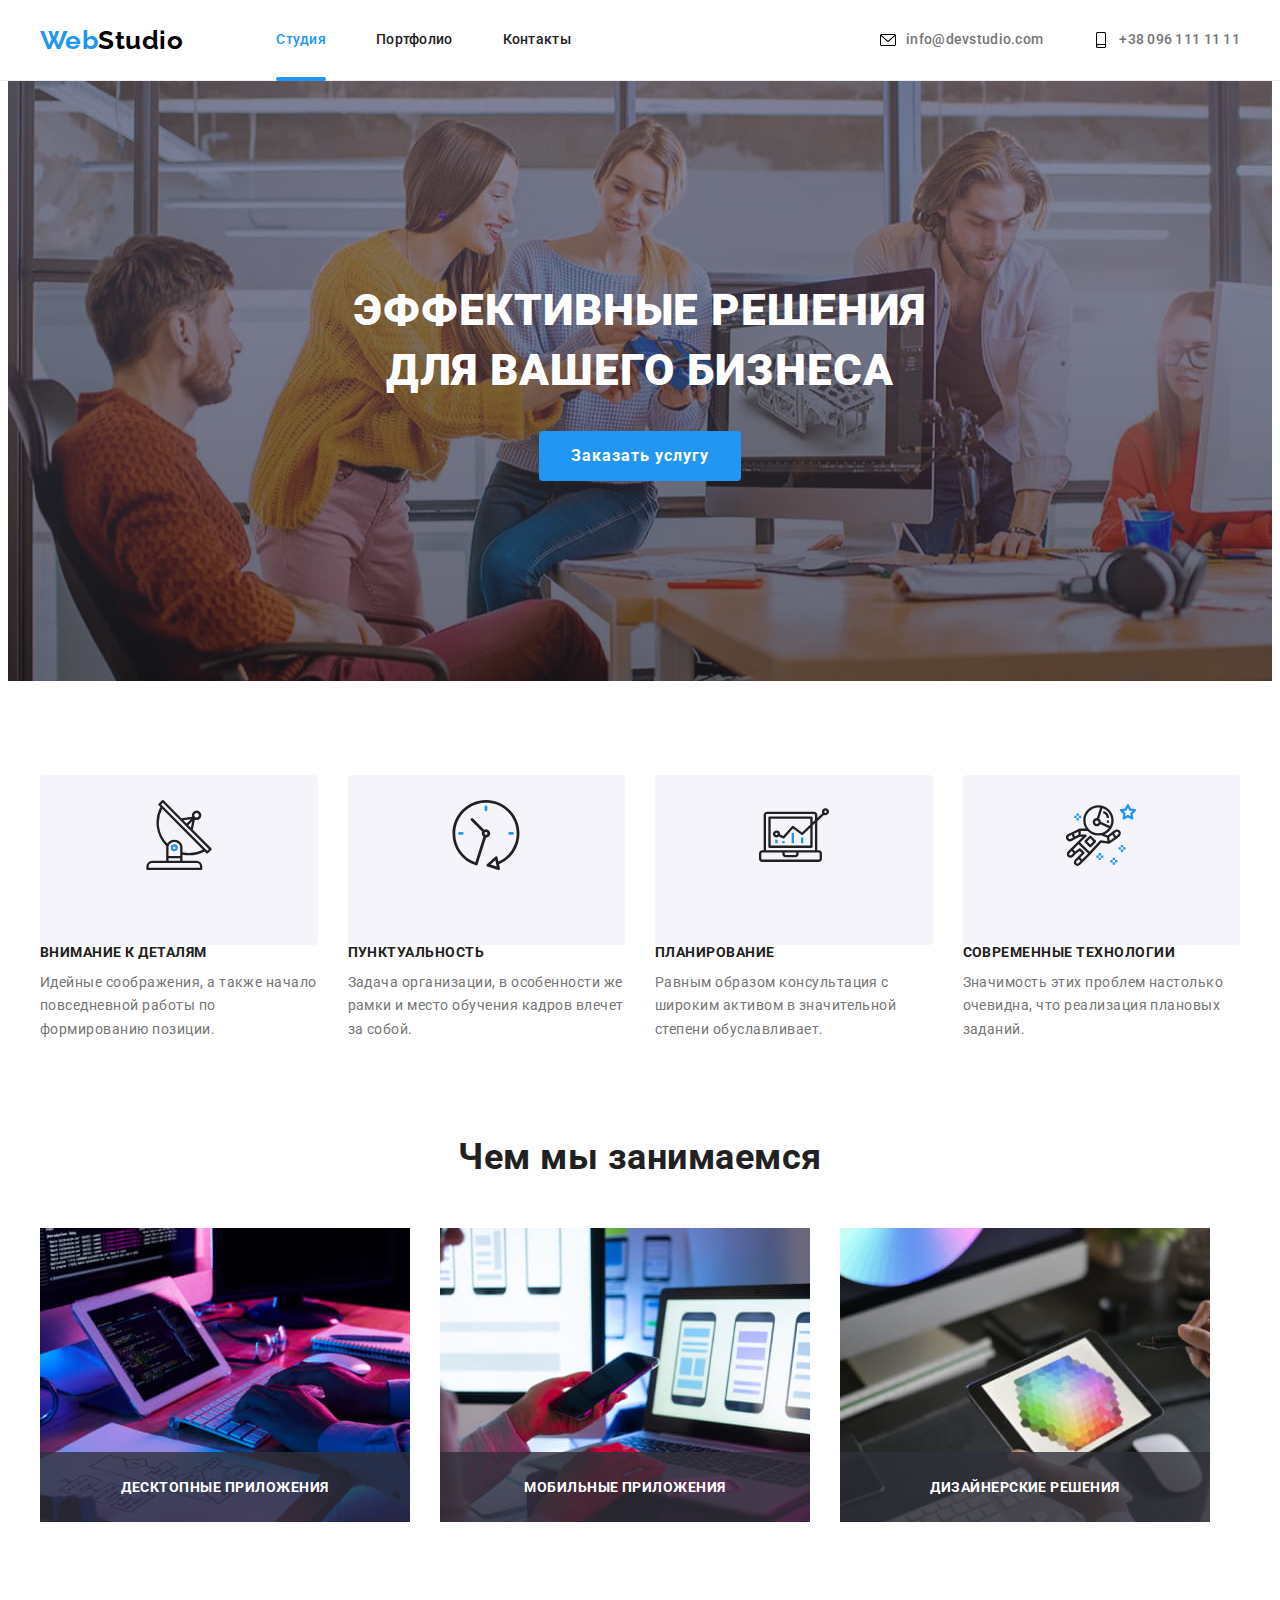
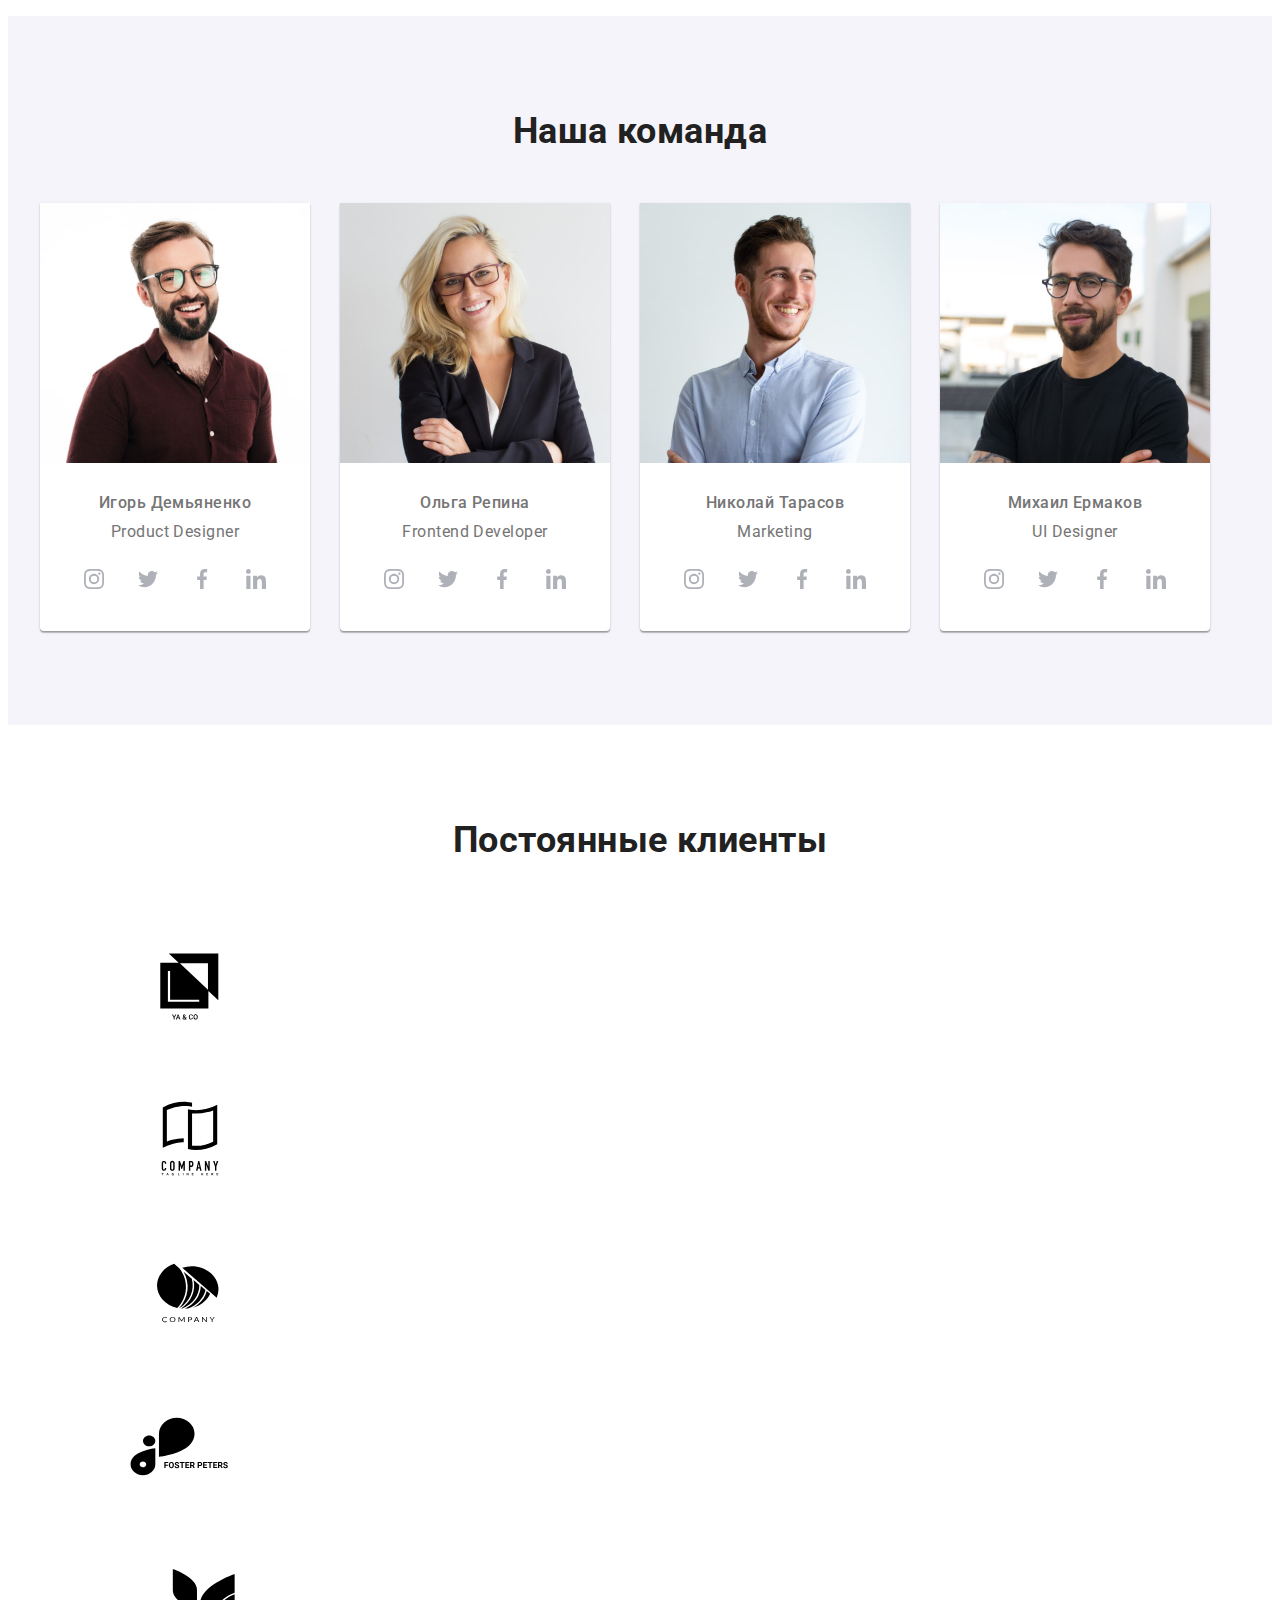
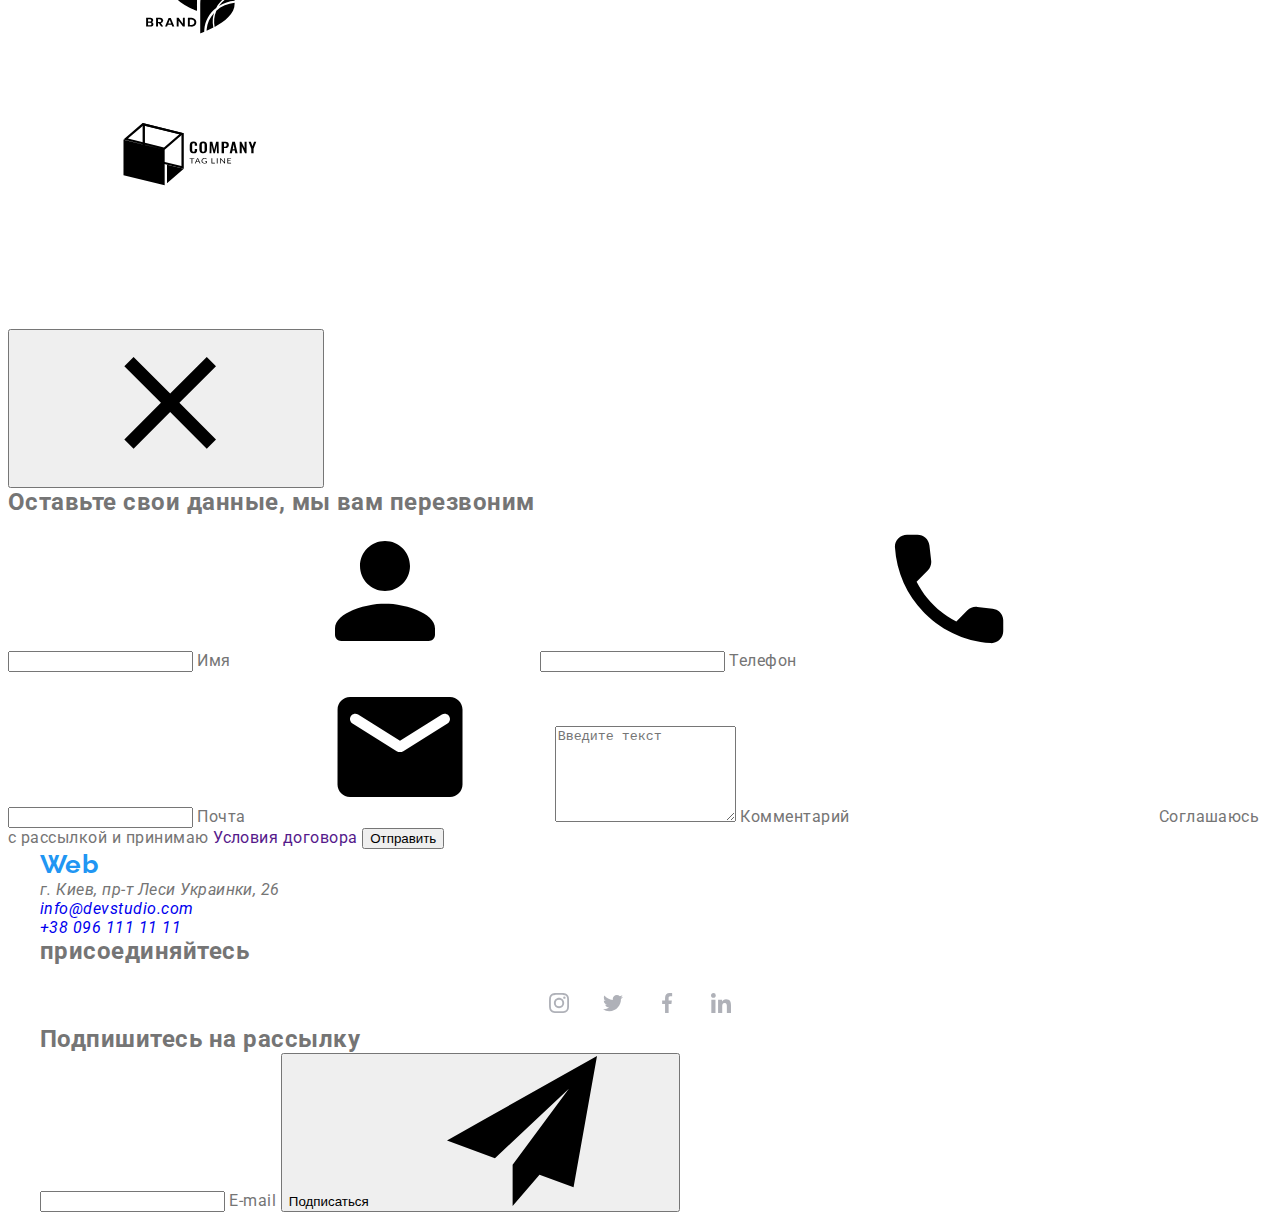
==== commit 6d6ffbd8: "team styled in sass" ====
--- a/index1.html
+++ b/index1.html
@@ -179,21 +179,21 @@
                     </svg>
                   </a>
                 </li>
-                <li class="social-item">
+                <li class="social-item social-list__item">
                   <a href="" class="social social-list__link">
                     <svg class="icon social-list__icon">
                       <use href="./images/defs.svg#twitter"></use>
                     </svg>
                   </a>
                 </li>
-                <li class="social-item">
+                <li class="social-item social-list__item">
                   <a href="" class="social social-list__link">
                     <svg class="icon social-list__icon">
                       <use href="./images/defs.svg#facebook"></use>
                     </svg>
                   </a>
                 </li>
-                <li class="social-item">
+                <li class="social-item social-list__item">
                   <a href="" class="social social-list__link">
                     <svg class="icon social-list__icon">
                       <use href="./images/defs.svg#linkedin"></use>
@@ -219,21 +219,21 @@
                     </svg>
                   </a>
                 </li>
-                <li class="social-item">
+                <li class="social-item social-list__item">
                   <a href="" class="social social-list__link">
                     <svg class="icon social-list__icon">
                       <use href="./images/defs.svg#twitter"></use>
                     </svg>
                   </a>
                 </li>
-                <li class="social-item">
+                <li class="social-item social-list__item">
                   <a href="" class="social social-list__link">
                     <svg class="icon social-list__icon">
                       <use href="./images/defs.svg#facebook"></use>
                     </svg>
                   </a>
                 </li>
-                <li class="social-item">
+                <li class="social-item social-list__item">
                   <a href="" class="social social-list__link">
                     <svg class="icon social-list__icon">
                       <use href="./images/defs.svg#linkedin"></use>
@@ -259,21 +259,21 @@
                     </svg>
                   </a>
                 </li>
-                <li class="social-item">
+                <li class="social-item social-list__item">
                   <a href="" class="social social-list__link">
                     <svg class="icon social-list__icon">
                       <use href="./images/defs.svg#twitter"></use>
                     </svg>
                   </a>
                 </li>
-                <li class="social-item">
+                <li class="social-item social-list__item">
                   <a href="" class="social social-list__link">
                     <svg class="icon social-list__icon">
                       <use href="./images/defs.svg#facebook"></use>
                     </svg>
                   </a>
                 </li>
-                <li class="social-item">
+                <li class="social-item social-list__item">
                   <a href="" class="social social-list__link">
                     <svg class="icon social-list__icon">
                       <use href="./images/defs.svg#linkedin"></use>
@@ -295,21 +295,21 @@
                     </svg>
                   </a>
                 </li>
-                <li class="social-item">
+                <li class="social-item social-list__item">
                   <a href="" class="social social-list__link">
                     <svg class="icon social-list__icon">
                       <use href="./images/defs.svg#twitter"></use>
                     </svg>
                   </a>
                 </li>
-                <li class="social-item">
+                <li class="social-item social-list__item">
                   <a href="" class="social social-list__link">
                     <svg class="icon social-list__icon">
                       <use href="./images/defs.svg#facebook"></use>
                     </svg>
                   </a>
                 </li>
-                <li class="social-item">
+                <li class="social-item social-list__item">
                   <a href="" class="social social-list__link">
                     <svg class="icon social-list__icon">
                       <use href="./images/defs.svg#linkedin"></use>
--- a/css/main.css
+++ b/css/main.css
@@ -64,6 +64,7 @@
   line-height: 1.17;
   text-align: center;
   margin-bottom: 50px;
+  color: #212121;
 }
 
 .page-header {
@@ -278,4 +279,131 @@
   font-size: 14px;
   line-height: 1.71;
 }
+
+.tasks__list {
+  display: -webkit-box;
+  display: -ms-flexbox;
+  display: flex;
+}
+
+.tasks__item {
+  position: relative;
+  max-width: calc((100% - 60px) / 3);
+}
+
+.tasks__item:not(:last-child) {
+  margin-right: 30px;
+}
+
+.tasks__subtext {
+  position: absolute;
+  bottom: 0;
+  height: 70px;
+  width: 100%;
+  display: -webkit-box;
+  display: -ms-flexbox;
+  display: flex;
+  -webkit-box-pack: center;
+      -ms-flex-pack: center;
+          justify-content: center;
+  -webkit-box-align: center;
+      -ms-flex-align: center;
+          align-items: center;
+  background-color: rgba(47, 48, 58, 0.8);
+}
+
+.tasks__text {
+  font-weight: 700;
+  font-size: 14px;
+  line-height: calc(16 / 14);
+  text-transform: uppercase;
+  color: #ffffff;
+}
+
+.team {
+  text-align: center;
+  background-color: #f5f4fa;
+}
+
+.team__list {
+  display: -webkit-box;
+  display: -ms-flexbox;
+  display: flex;
+}
+
+.team__card {
+  max-width: calc((100% - 90px) / 4);
+  padding-bottom: 30px;
+  background-color: #fff;
+  border-radius: 0px 0px 4px 4px;
+  -webkit-box-shadow: 0px 1px 3px rgba(0, 0, 0, 0.12), 0px 1px 1px rgba(0, 0, 0, 0.14), 0px 2px 1px rgba(0, 0, 0, 0.2);
+          box-shadow: 0px 1px 3px rgba(0, 0, 0, 0.12), 0px 1px 1px rgba(0, 0, 0, 0.14), 0px 2px 1px rgba(0, 0, 0, 0.2);
+}
+
+.team__card:not(:last-child) {
+  margin-right: 30px;
+}
+
+.team__name {
+  font-weight: 500;
+  font-size: 16px;
+  margin-top: 30px;
+  margin-bottom: 10px;
+}
+
+.team__position {
+  font-size: 16px;
+  line-height: 1.19;
+}
+
+.social-list {
+  display: -webkit-box;
+  display: -ms-flexbox;
+  display: flex;
+  -webkit-box-pack: center;
+      -ms-flex-pack: center;
+          justify-content: center;
+  margin-top: 16px;
+}
+
+.social-list__item:not(:last-child) {
+  margin-right: 10px;
+}
+
+.social-list__item:hover .social-list__link,
+.social-list__item:focus .social-list__link {
+  -webkit-transform: rotateY(1turn);
+          transform: rotateY(1turn);
+}
+
+.social-list__link {
+  display: -webkit-box;
+  display: -ms-flexbox;
+  display: flex;
+  border-radius: 50%;
+  height: 44px;
+  width: 44px;
+  -webkit-box-align: center;
+      -ms-flex-align: center;
+          align-items: center;
+  -webkit-box-pack: center;
+      -ms-flex-pack: center;
+          justify-content: center;
+  fill: #afb1b8;
+  -webkit-transition: background-color 250ms cubic-bezier(0.4, 0, 0.2, 1), fill 250ms cubic-bezier(0.4, 0, 0.2, 1), -webkit-transform 500ms cubic-bezier(0.4, 0, 0.2, 1);
+  transition: background-color 250ms cubic-bezier(0.4, 0, 0.2, 1), fill 250ms cubic-bezier(0.4, 0, 0.2, 1), -webkit-transform 500ms cubic-bezier(0.4, 0, 0.2, 1);
+  transition: background-color 250ms cubic-bezier(0.4, 0, 0.2, 1), fill 250ms cubic-bezier(0.4, 0, 0.2, 1), transform 500ms cubic-bezier(0.4, 0, 0.2, 1);
+  transition: background-color 250ms cubic-bezier(0.4, 0, 0.2, 1), fill 250ms cubic-bezier(0.4, 0, 0.2, 1), transform 500ms cubic-bezier(0.4, 0, 0.2, 1), -webkit-transform 500ms cubic-bezier(0.4, 0, 0.2, 1);
+}
+
+.social-list__link:hover, .social-list__link:focus {
+  background-color: #2196f3;
+  fill: #fff;
+}
+
+.social-list__icon {
+  display: block;
+  width: 20px;
+  height: 20px;
+}
 /*# sourceMappingURL=main.css.map */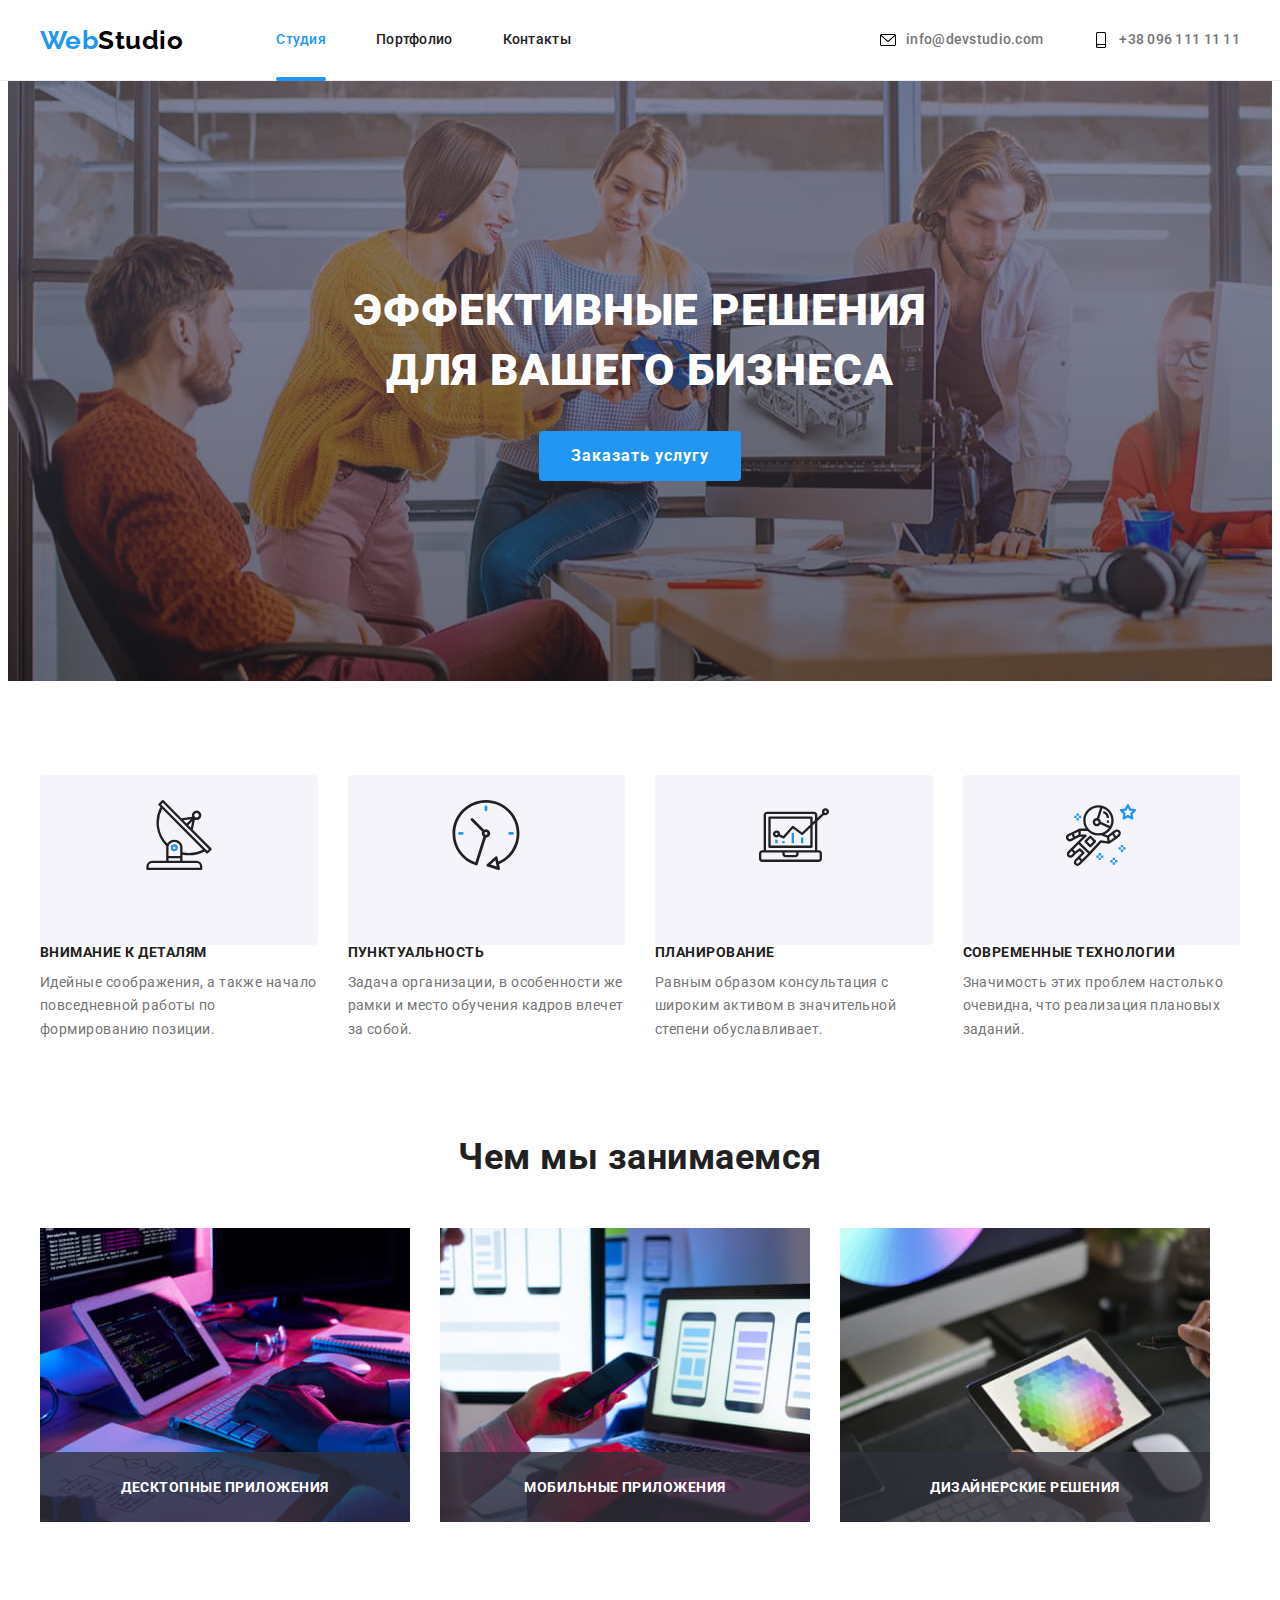
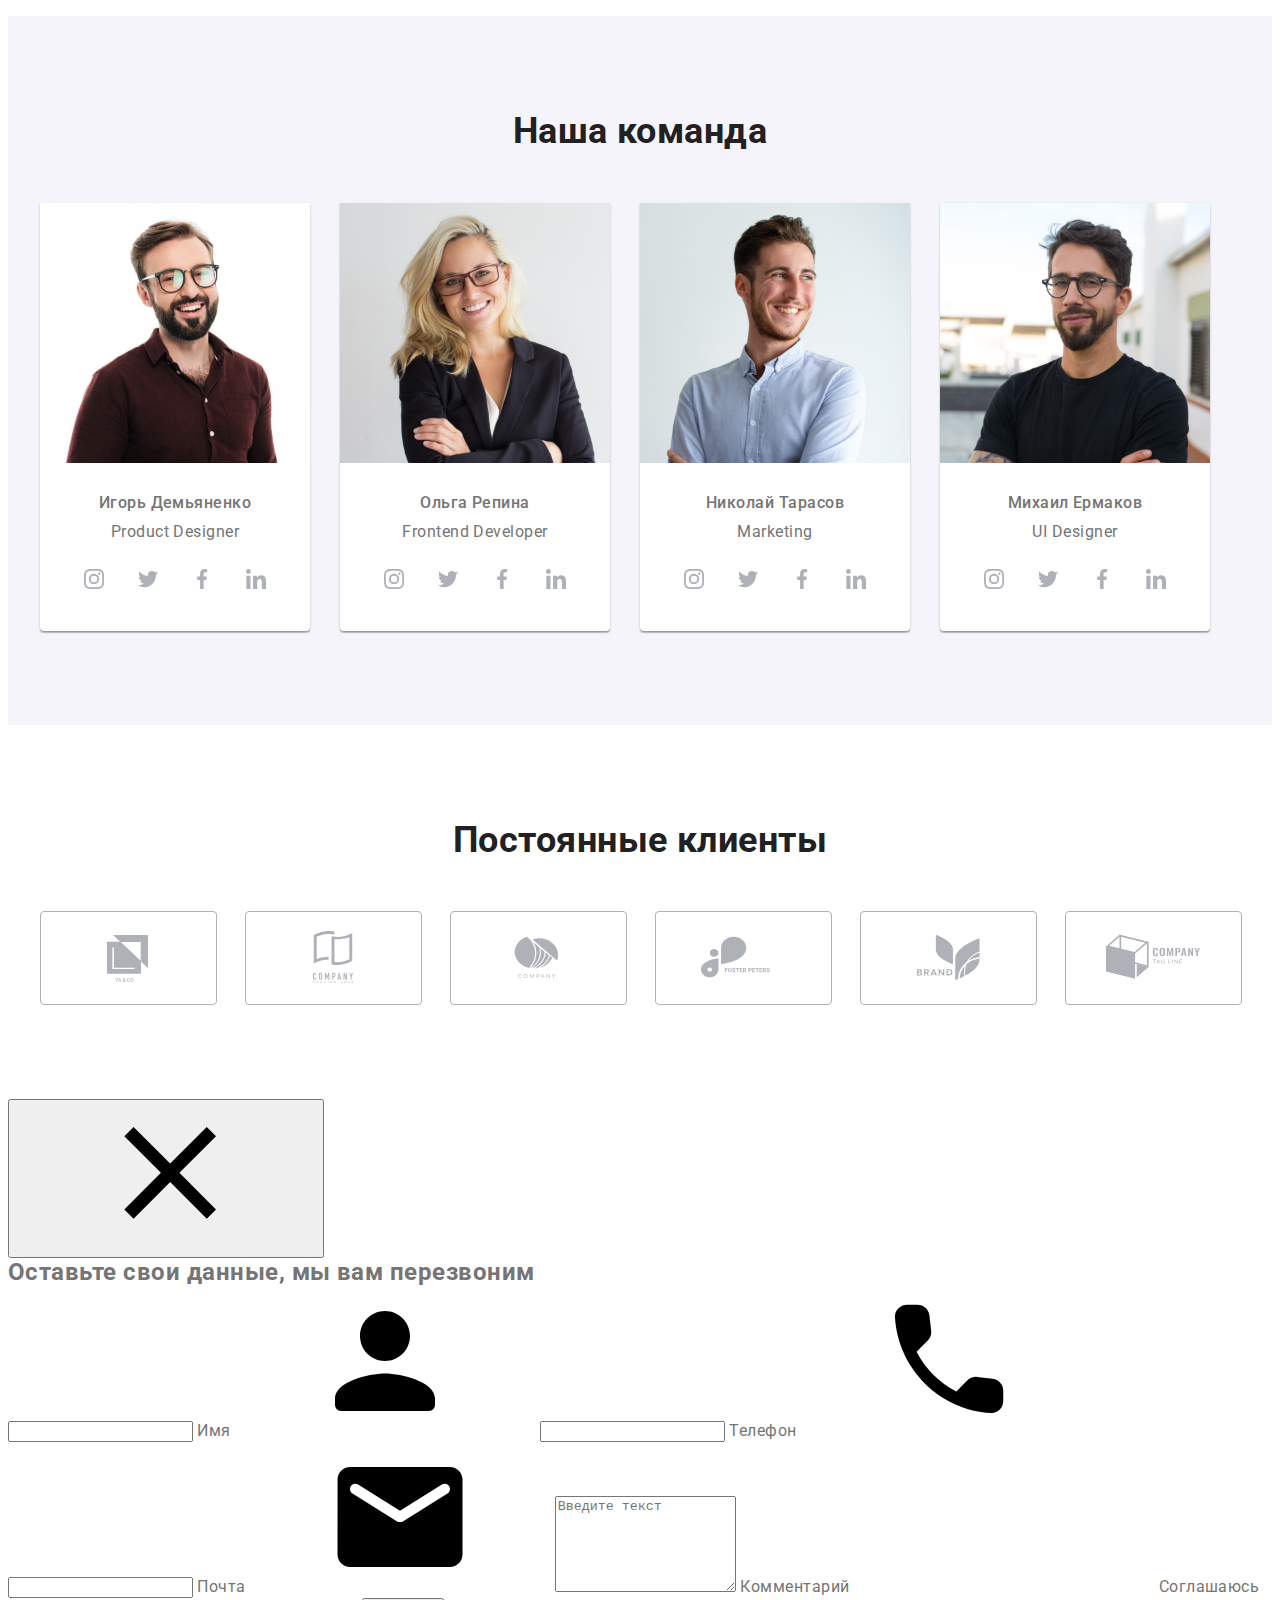
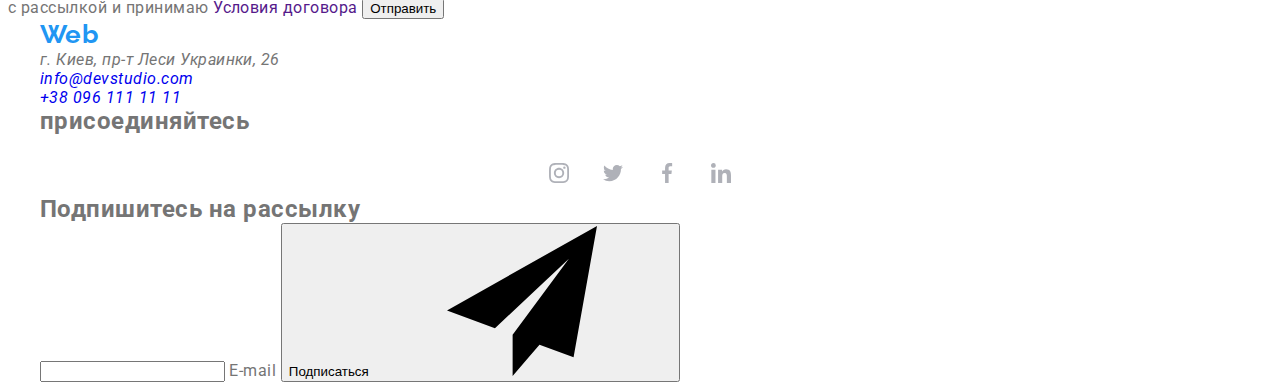
==== commit dd33e62a: "clients styled in sass" ====
--- a/index1.html
+++ b/index1.html
@@ -325,7 +325,7 @@
       <!-- Наши клиенты -->
       <section class="section clients">
         <div class="container">
-          <h2 class="title clients--title">Постоянные клиенты</h2>
+          <h2 class="title clients__title">Постоянные клиенты</h2>
           <ul class="clients-list list clients__list">
             <li class="clients-item clients__item">
               <a href="" class="client clients__link">
--- a/css/main.css
+++ b/css/main.css
@@ -406,4 +406,46 @@
   width: 20px;
   height: 20px;
 }
+
+.clients__list {
+  display: -webkit-box;
+  display: -ms-flexbox;
+  display: flex;
+}
+
+.clients__item {
+  width: calc((100% - 150px) / 6);
+}
+
+.clients__item:not(:last-child) {
+  margin-right: 30px;
+}
+
+.clients__link {
+  display: -webkit-box;
+  display: -ms-flexbox;
+  display: flex;
+  fill: #afb1b8;
+  -webkit-box-pack: center;
+      -ms-flex-pack: center;
+          justify-content: center;
+  -webkit-box-align: center;
+      -ms-flex-align: center;
+          align-items: center;
+  width: 100%;
+  height: 92px;
+  border: 1px solid #afb1b8;
+  border-radius: 4px;
+  -webkit-transition: border-color 250ms cubic-bezier(0.4, 0, 0.2, 1), fill 250ms cubic-bezier(0.4, 0, 0.2, 1);
+  transition: border-color 250ms cubic-bezier(0.4, 0, 0.2, 1), fill 250ms cubic-bezier(0.4, 0, 0.2, 1);
+}
+
+.clients__link:hover, .clients__link:focus {
+  fill: #2196f3;
+  border-color: #2196f3;
+}
+
+.clients__icon {
+  width: 106px;
+}
 /*# sourceMappingURL=main.css.map */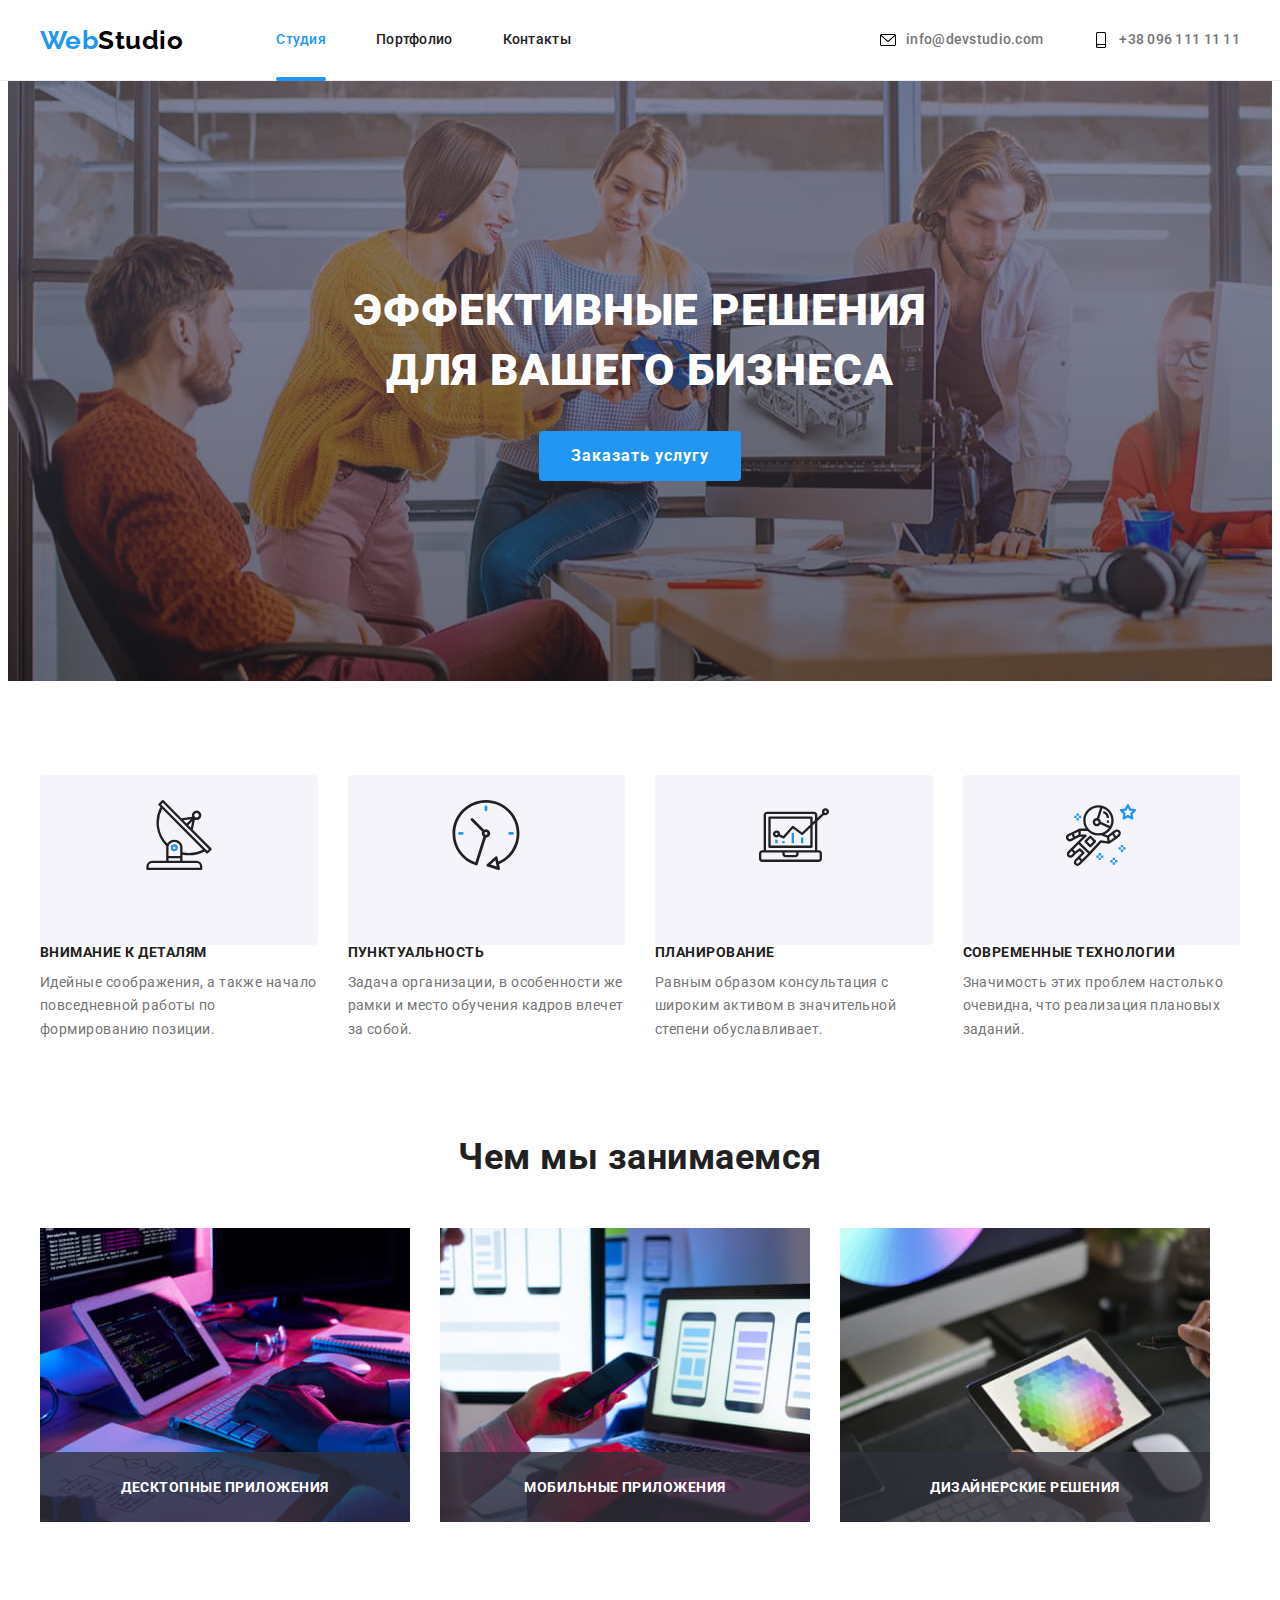
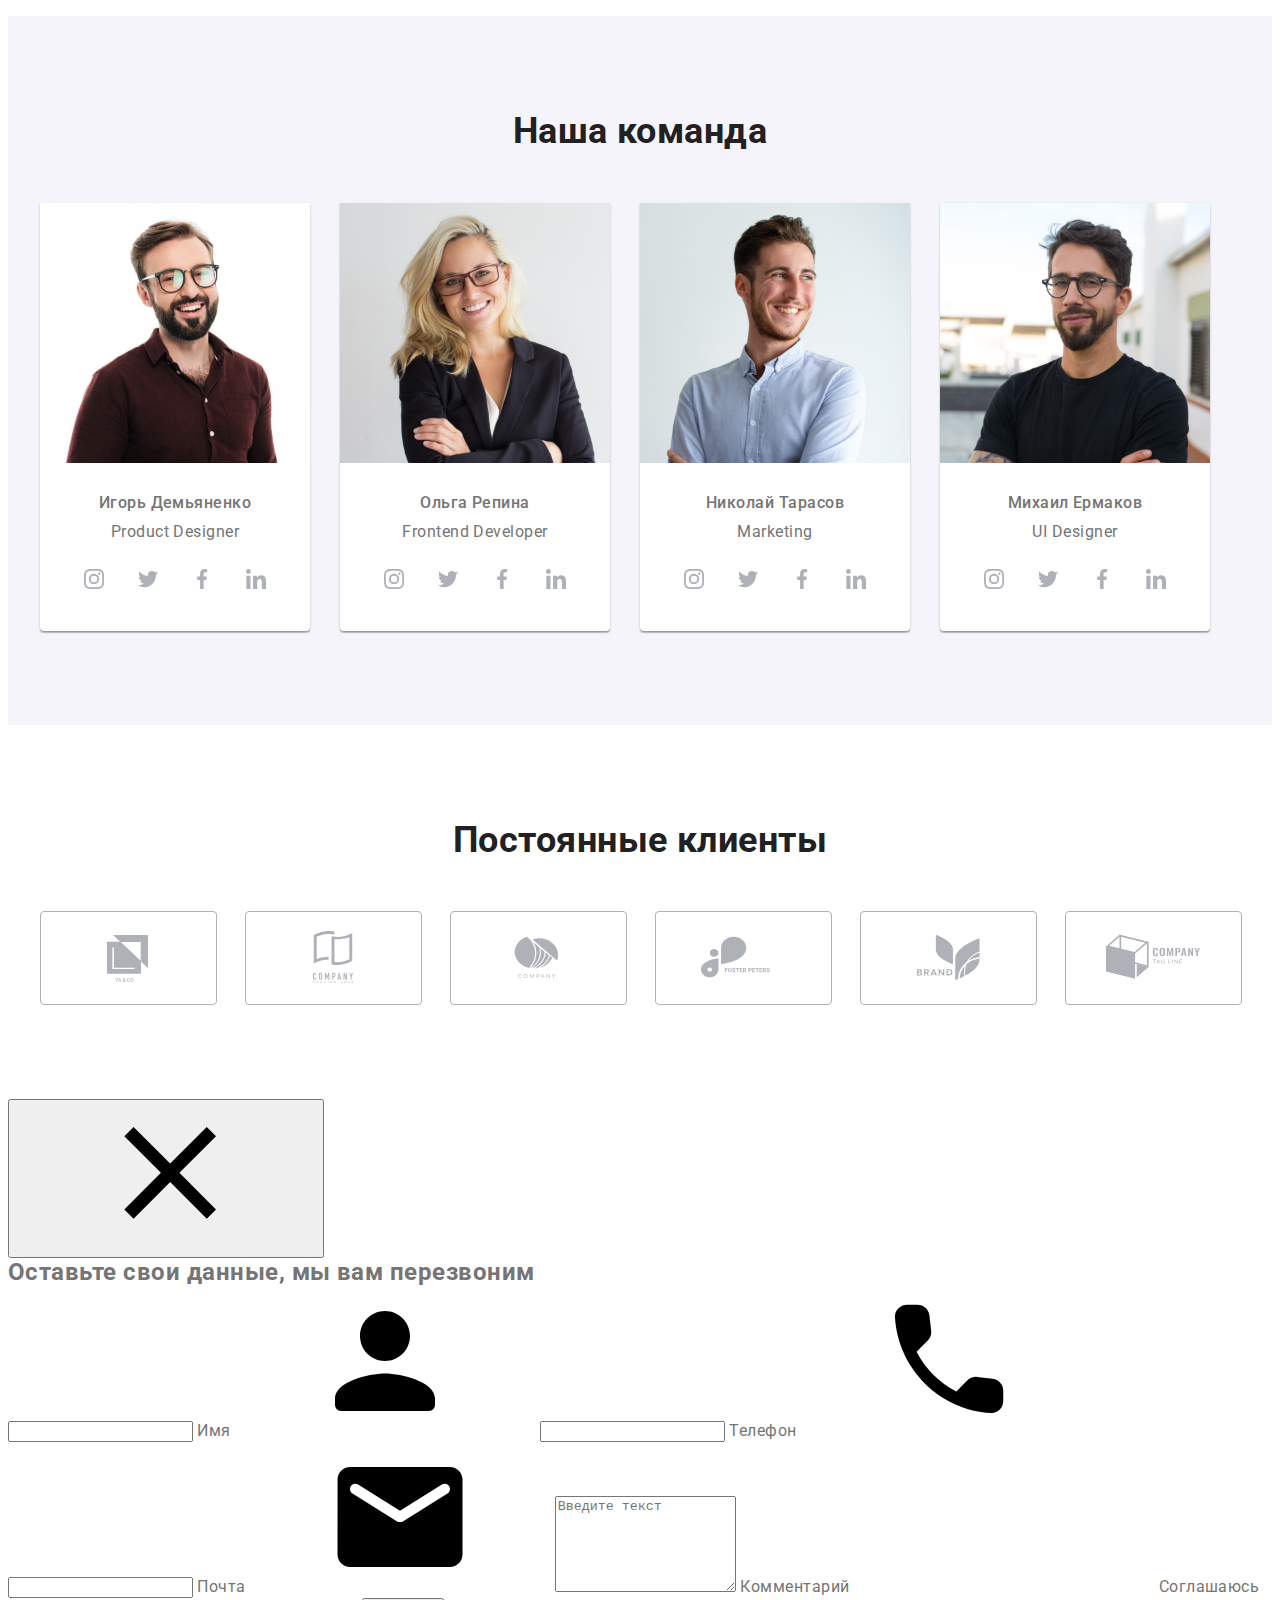
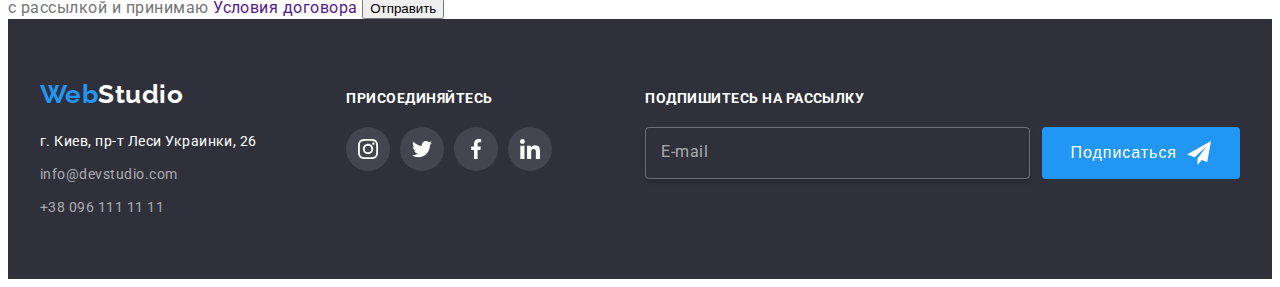
==== commit 4e29bd86: "footer styled in sass" ====
--- a/index1.html
+++ b/index1.html
@@ -173,28 +173,28 @@
               <p class="team__position">Product Designer</p>
               <ul class="social-list list">
                 <li class="social-item social-list__item">
-                  <a href="" class="social social-list__link">
+                  <a href="" class="social social-list__link social-list__link--team">
                     <svg class="icon social-list__icon">
                       <use href="./images/defs.svg#instagram"></use>
                     </svg>
                   </a>
                 </li>
                 <li class="social-item social-list__item">
-                  <a href="" class="social social-list__link">
+                  <a href="" class="social social-list__link social-list__link--team">
                     <svg class="icon social-list__icon">
                       <use href="./images/defs.svg#twitter"></use>
                     </svg>
                   </a>
                 </li>
                 <li class="social-item social-list__item">
-                  <a href="" class="social social-list__link">
+                  <a href="" class="social social-list__link social-list__link--team">
                     <svg class="icon social-list__icon">
                       <use href="./images/defs.svg#facebook"></use>
                     </svg>
                   </a>
                 </li>
                 <li class="social-item social-list__item">
-                  <a href="" class="social social-list__link">
+                  <a href="" class="social social-list__link social-list__link--team">
                     <svg class="icon social-list__icon">
                       <use href="./images/defs.svg#linkedin"></use>
                     </svg>
@@ -213,28 +213,28 @@
               <p class="team__position">Frontend Developer</p>
               <ul class="social-list list">
                 <li class="social-item social-list__item">
-                  <a href="" class="social social-list__link">
+                  <a href="" class="social social-list__link social-list__link--team">
                     <svg class="icon social-list__icon">
                       <use href="./images/defs.svg#instagram"></use>
                     </svg>
                   </a>
                 </li>
                 <li class="social-item social-list__item">
-                  <a href="" class="social social-list__link">
+                  <a href="" class="social social-list__link social-list__link--team">
                     <svg class="icon social-list__icon">
                       <use href="./images/defs.svg#twitter"></use>
                     </svg>
                   </a>
                 </li>
                 <li class="social-item social-list__item">
-                  <a href="" class="social social-list__link">
+                  <a href="" class="social social-list__link social-list__link--team">
                     <svg class="icon social-list__icon">
                       <use href="./images/defs.svg#facebook"></use>
                     </svg>
                   </a>
                 </li>
                 <li class="social-item social-list__item">
-                  <a href="" class="social social-list__link">
+                  <a href="" class="social social-list__link social-list__link--team">
                     <svg class="icon social-list__icon">
                       <use href="./images/defs.svg#linkedin"></use>
                     </svg>
@@ -253,28 +253,28 @@
               <p class="team__position">Marketing</p>
               <ul class="social-list list">
                 <li class="social-item social-list__item">
-                  <a href="" class="social social-list__link">
+                  <a href="" class="social social-list__link social-list__link--team">
                     <svg class="icon social-list__icon">
                       <use href="./images/defs.svg#instagram"></use>
                     </svg>
                   </a>
                 </li>
                 <li class="social-item social-list__item">
-                  <a href="" class="social social-list__link">
+                  <a href="" class="social social-list__link social-list__link--team">
                     <svg class="icon social-list__icon">
                       <use href="./images/defs.svg#twitter"></use>
                     </svg>
                   </a>
                 </li>
                 <li class="social-item social-list__item">
-                  <a href="" class="social social-list__link">
+                  <a href="" class="social social-list__link social-list__link--team">
                     <svg class="icon social-list__icon">
                       <use href="./images/defs.svg#facebook"></use>
                     </svg>
                   </a>
                 </li>
                 <li class="social-item social-list__item">
-                  <a href="" class="social social-list__link">
+                  <a href="" class="social social-list__link social-list__link--team">
                     <svg class="icon social-list__icon">
                       <use href="./images/defs.svg#linkedin"></use>
                     </svg>
@@ -289,28 +289,28 @@
               <p class="team__position">UI Designer</p>
               <ul class="social-list list">
                 <li class="social-item social-list__item">
-                  <a href="" class="social social-list__link">
+                  <a href="" class="social social-list__link social-list__link--team">
                     <svg class="icon social-list__icon">
                       <use href="./images/defs.svg#instagram"></use>
                     </svg>
                   </a>
                 </li>
                 <li class="social-item social-list__item">
-                  <a href="" class="social social-list__link">
+                  <a href="" class="social social-list__link social-list__link--team">
                     <svg class="icon social-list__icon">
                       <use href="./images/defs.svg#twitter"></use>
                     </svg>
                   </a>
                 </li>
                 <li class="social-item social-list__item">
-                  <a href="" class="social social-list__link">
+                  <a href="" class="social social-list__link social-list__link--team">
                     <svg class="icon social-list__icon">
                       <use href="./images/defs.svg#facebook"></use>
                     </svg>
                   </a>
                 </li>
                 <li class="social-item social-list__item">
-                  <a href="" class="social social-list__link">
+                  <a href="" class="social social-list__link social-list__link--team">
                     <svg class="icon social-list__icon">
                       <use href="./images/defs.svg#linkedin"></use>
                     </svg>
@@ -453,28 +453,28 @@
           <h2 class="footer-title page-footer__title">присоединяйтесь</h2>
           <ul class="social-list list row">
             <li class="social-item social-list__item">
-              <a href="" class="social social-list__link">
+              <a href="" class="social social-list__link social-list__link--footer">
                 <svg class="icon social-list__icon">
                   <use href="./images/defs.svg#instagram"></use>
                 </svg>
               </a>
             </li>
             <li class="social-item social-list__item">
-              <a href="" class="social social-list__link">
+              <a href="" class="social social-list__link social-list__link--footer">
                 <svg class="icon social-list__icon">
                   <use href="./images/defs.svg#twitter"></use>
                 </svg>
               </a>
             </li>
             <li class="social-item social-list__item">
-              <a href="" class="social social-list__link">
+              <a href="" class="social social-list__link social-list__link--footer">
                 <svg class="icon social-list__icon">
                   <use href="./images/defs.svg#facebook"></use>
                 </svg>
               </a>
             </li>
             <li class="social-item social-list__item">
-              <a href="" class="social social-list__link">
+              <a href="" class="social social-list__link social-list__link--footer">
                 <svg class="icon social-list__icon">
                   <use href="./images/defs.svg#linkedin"></use>
                 </svg>
@@ -484,7 +484,7 @@
         </div>
         <div class="footer-right page-footer__right">
           <h2 class="footer-title page-footer__title">Подпишитесь на рассылку</h2>
-          <div class="wrapper">
+          <div class="wrapper page-footer__wrapper">
             <label class="footer-label page-footer__label">
               <input
                 type="email"
--- a/css/main.css
+++ b/css/main.css
@@ -370,13 +370,26 @@
   margin-right: 10px;
 }
 
-.social-list__item:hover .social-list__link,
-.social-list__item:focus .social-list__link {
+.social-list__item:hover .social-list__link, .social-list__item:hover .social-list__link--team, .social-list__item:hover .social-list__link--footer,
+.social-list__item:focus .social-list__link,
+.social-list__item:focus .social-list__link--team,
+.social-list__item:focus .social-list__link--footer {
   -webkit-transform: rotateY(1turn);
           transform: rotateY(1turn);
 }
 
-.social-list__link {
+.social-list__link:hover, .social-list__link--team:hover, .social-list__link--footer:hover, .social-list__link:focus, .social-list__link--team:focus, .social-list__link--footer:focus {
+  background-color: #2196f3;
+  fill: #fff;
+}
+
+.social-list__icon {
+  display: block;
+  width: 20px;
+  height: 20px;
+}
+
+.social-list__link, .social-list__link--team, .social-list__link--footer {
   display: -webkit-box;
   display: -ms-flexbox;
   display: flex;
@@ -389,22 +402,19 @@
   -webkit-box-pack: center;
       -ms-flex-pack: center;
           justify-content: center;
-  fill: #afb1b8;
   -webkit-transition: background-color 250ms cubic-bezier(0.4, 0, 0.2, 1), fill 250ms cubic-bezier(0.4, 0, 0.2, 1), -webkit-transform 500ms cubic-bezier(0.4, 0, 0.2, 1);
   transition: background-color 250ms cubic-bezier(0.4, 0, 0.2, 1), fill 250ms cubic-bezier(0.4, 0, 0.2, 1), -webkit-transform 500ms cubic-bezier(0.4, 0, 0.2, 1);
   transition: background-color 250ms cubic-bezier(0.4, 0, 0.2, 1), fill 250ms cubic-bezier(0.4, 0, 0.2, 1), transform 500ms cubic-bezier(0.4, 0, 0.2, 1);
   transition: background-color 250ms cubic-bezier(0.4, 0, 0.2, 1), fill 250ms cubic-bezier(0.4, 0, 0.2, 1), transform 500ms cubic-bezier(0.4, 0, 0.2, 1), -webkit-transform 500ms cubic-bezier(0.4, 0, 0.2, 1);
 }
 
-.social-list__link:hover, .social-list__link:focus {
-  background-color: #2196f3;
-  fill: #fff;
-}
-
-.social-list__icon {
-  display: block;
-  width: 20px;
-  height: 20px;
+.social-list__link--team {
+  fill: #afb1b8;
+}
+
+.social-list__link--footer {
+  fill: #ffffff;
+  background-color: rgba(255, 255, 255, 0.1);
 }
 
 .clients__list {
@@ -448,4 +458,146 @@
 .clients__icon {
   width: 106px;
 }
+
+.page-footer {
+  background-color: #2f303a;
+  padding-top: 60px;
+  padding-bottom: 60px;
+}
+
+.page-footer__container {
+  display: -webkit-box;
+  display: -ms-flexbox;
+  display: flex;
+}
+
+.page-footer__title {
+  font-size: 14px;
+  line-height: 1.14;
+  text-transform: uppercase;
+  color: #ffffff;
+  margin-bottom: 20px;
+}
+
+.page-footer__left {
+  margin-right: 70px;
+}
+
+.page-footer__center {
+  padding-top: 12px;
+}
+
+.page-footer__right {
+  -webkit-box-flex: 1;
+      -ms-flex-positive: 1;
+          flex-grow: 1;
+  padding-top: 12px;
+  margin-left: 93px;
+}
+
+.page-footer__wrapper {
+  display: -webkit-box;
+  display: -ms-flexbox;
+  display: flex;
+}
+
+.page-footer__label {
+  display: -webkit-box;
+  display: -ms-flexbox;
+  display: flex;
+  -webkit-box-flex: 1;
+      -ms-flex-positive: 1;
+          flex-grow: 1;
+  position: relative;
+  -ms-flex-preferred-size: auto;
+      flex-basis: auto;
+}
+
+.page-footer__label:focus-within .page-footer__label-text {
+  -webkit-transform: translateX(-79px);
+          transform: translateX(-79px);
+}
+
+.page-footer__label-text {
+  position: absolute;
+  top: 15px;
+  left: 16px;
+  -webkit-transform: translateX(0);
+          transform: translateX(0);
+  font-size: 16px;
+  line-height: 1.25;
+  color: rgba(255, 255, 255, 0.6);
+}
+
+.page-footer__input {
+  display: block;
+  padding: 15px 16px;
+  -webkit-box-flex: 1;
+      -ms-flex-positive: 1;
+          flex-grow: 1;
+  border: 1px solid rgba(255, 255, 255, 0.3);
+  -webkit-box-shadow: 0px 4px 4px rgba(0, 0, 0, 0.15);
+          box-shadow: 0px 4px 4px rgba(0, 0, 0, 0.15);
+  border-radius: 4px;
+  background-color: transparent;
+  font-size: 16px;
+  line-height: 1.25;
+  color: #fff;
+}
+
+.page-footer__input:not(:placeholder-shown) + .footer-label-text {
+  -webkit-transform: translateX(-79px);
+          transform: translateX(-79px);
+}
+
+.page-footer__btn {
+  padding: 10px 29px;
+  margin-left: 12px;
+  border: none;
+  border-radius: 4px;
+  font-size: 16px;
+  line-height: 1.87;
+  display: -webkit-box;
+  display: -ms-flexbox;
+  display: flex;
+  -webkit-box-align: center;
+      -ms-flex-align: center;
+          align-items: center;
+  text-align: center;
+  letter-spacing: 0.06em;
+  color: #ffffff;
+  background-color: #2196f3;
+  -webkit-transition: background-color 250ms cubic-bezier(0.4, 0, 0.2, 1);
+  transition: background-color 250ms cubic-bezier(0.4, 0, 0.2, 1);
+}
+
+.page-footer__btn:hover, .page-footer__btn:focus {
+  background-color: #188ce8;
+}
+
+.page-footer__icon {
+  width: 24px;
+  height: 24px;
+  margin-left: 10px;
+  fill: #ffffff;
+}
+
+.address {
+  margin-top: 20px;
+  font-style: normal;
+  font-size: 14px;
+  line-height: 1.71;
+  color: #ffffff;
+}
+
+.address__item:not(:last-child) {
+  margin-bottom: 9px;
+}
+
+.address__link {
+  font-style: normal;
+  color: rgba(255, 255, 255, 0.6);
+  -webkit-transition: color 250ms cubic-bezier(0.4, 0, 0.2, 1);
+  transition: color 250ms cubic-bezier(0.4, 0, 0.2, 1);
+}
 /*# sourceMappingURL=main.css.map */